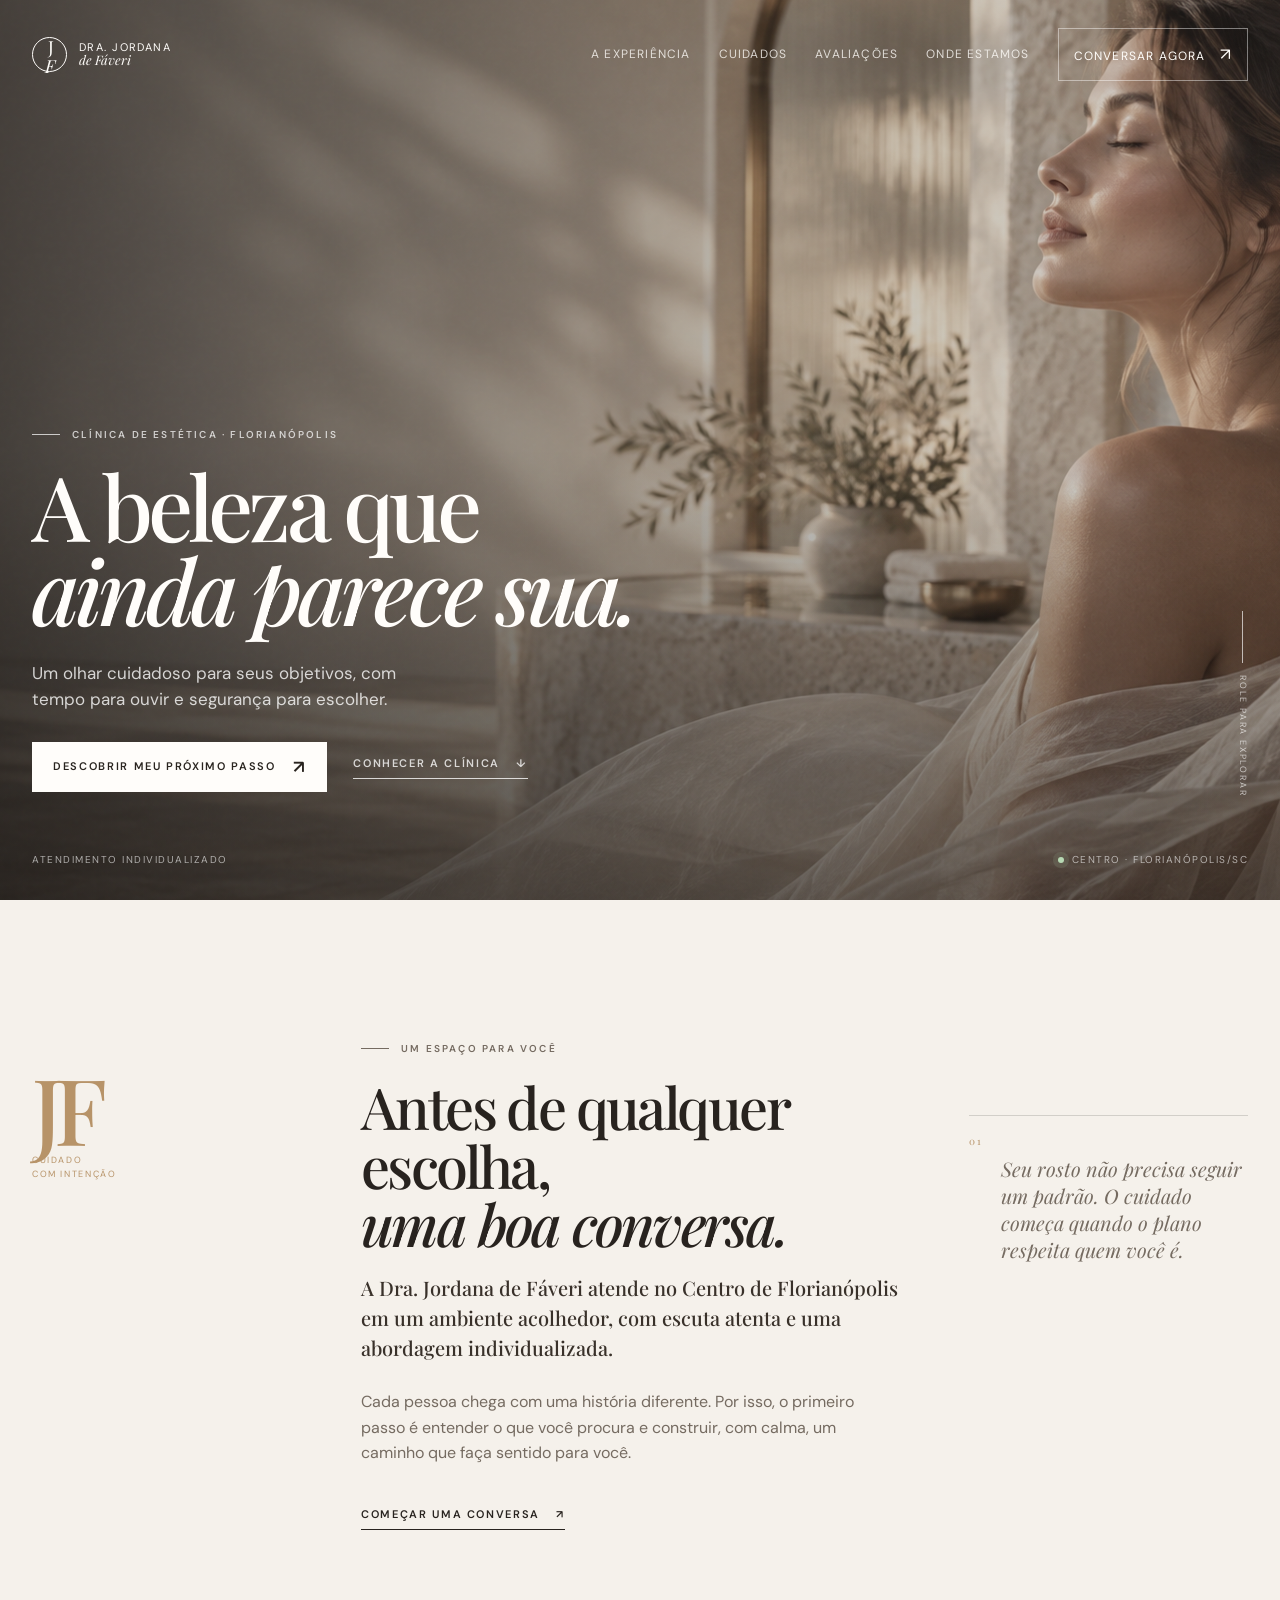
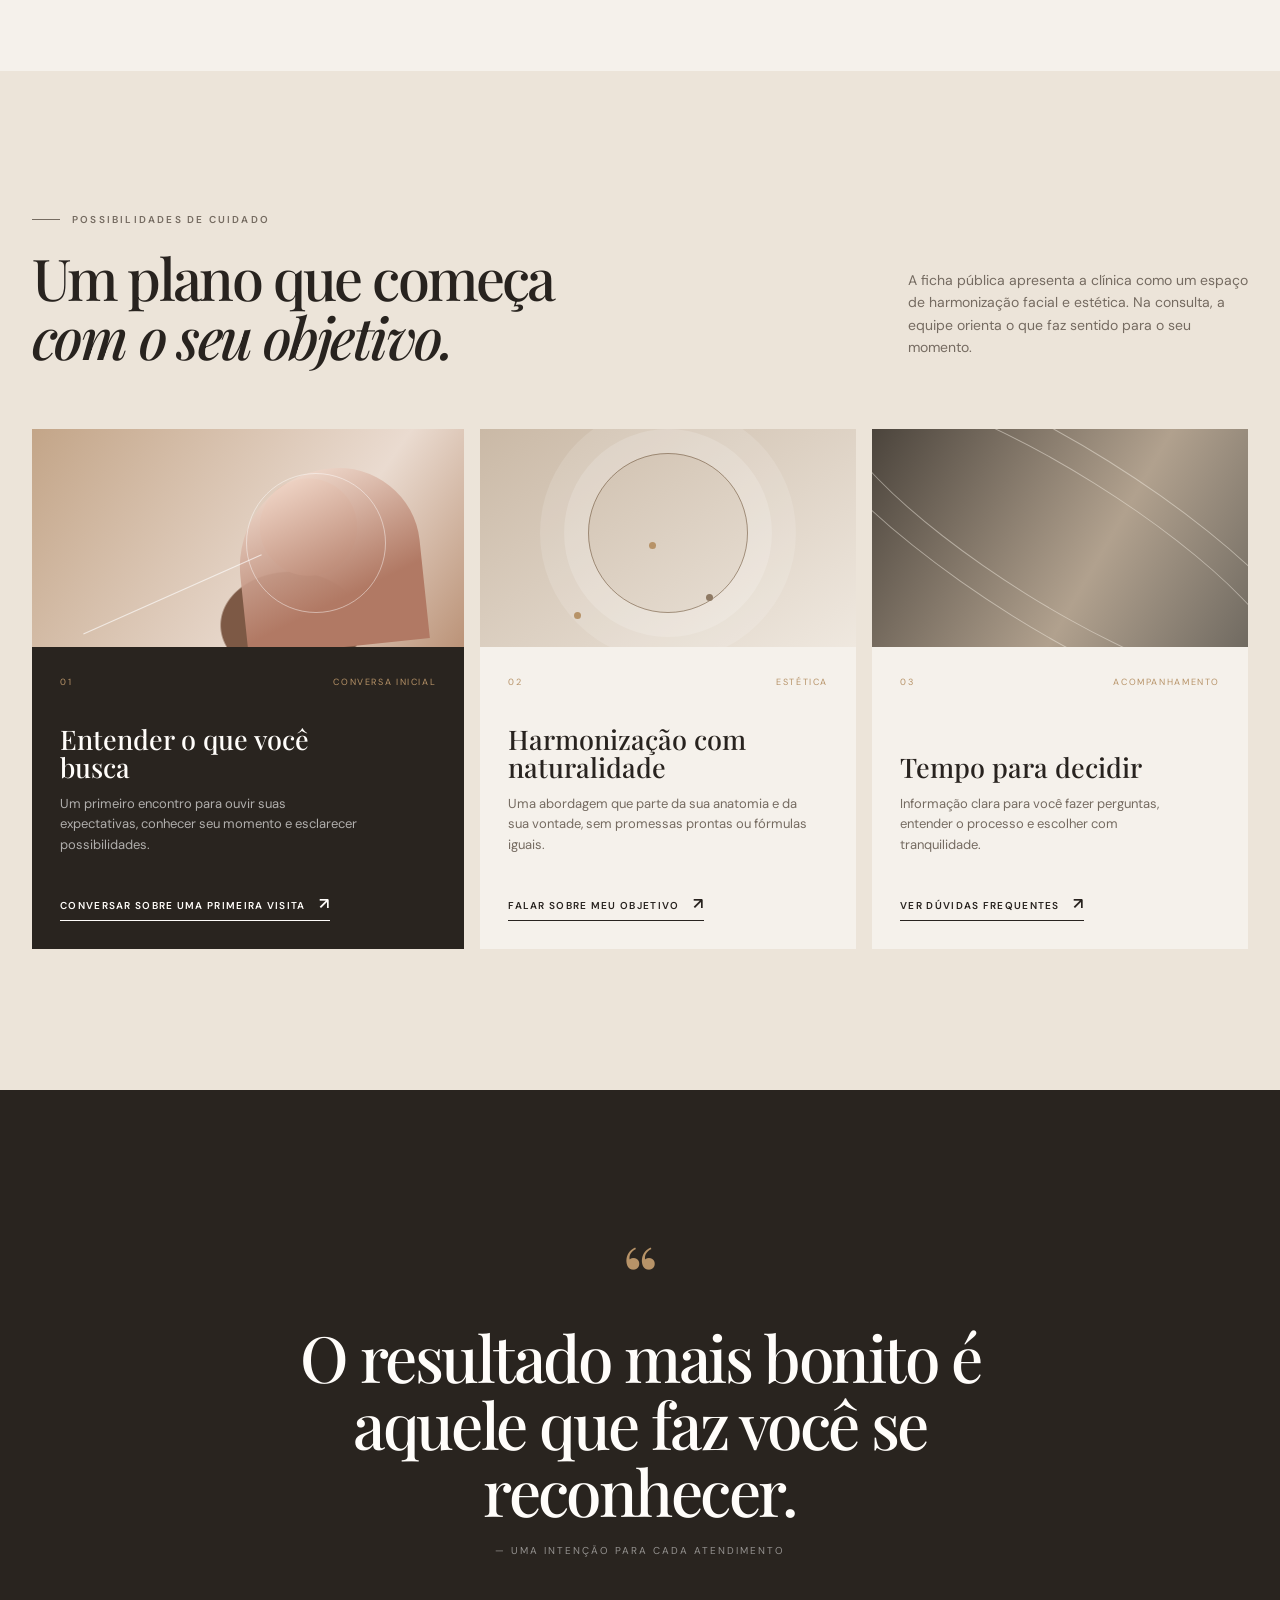
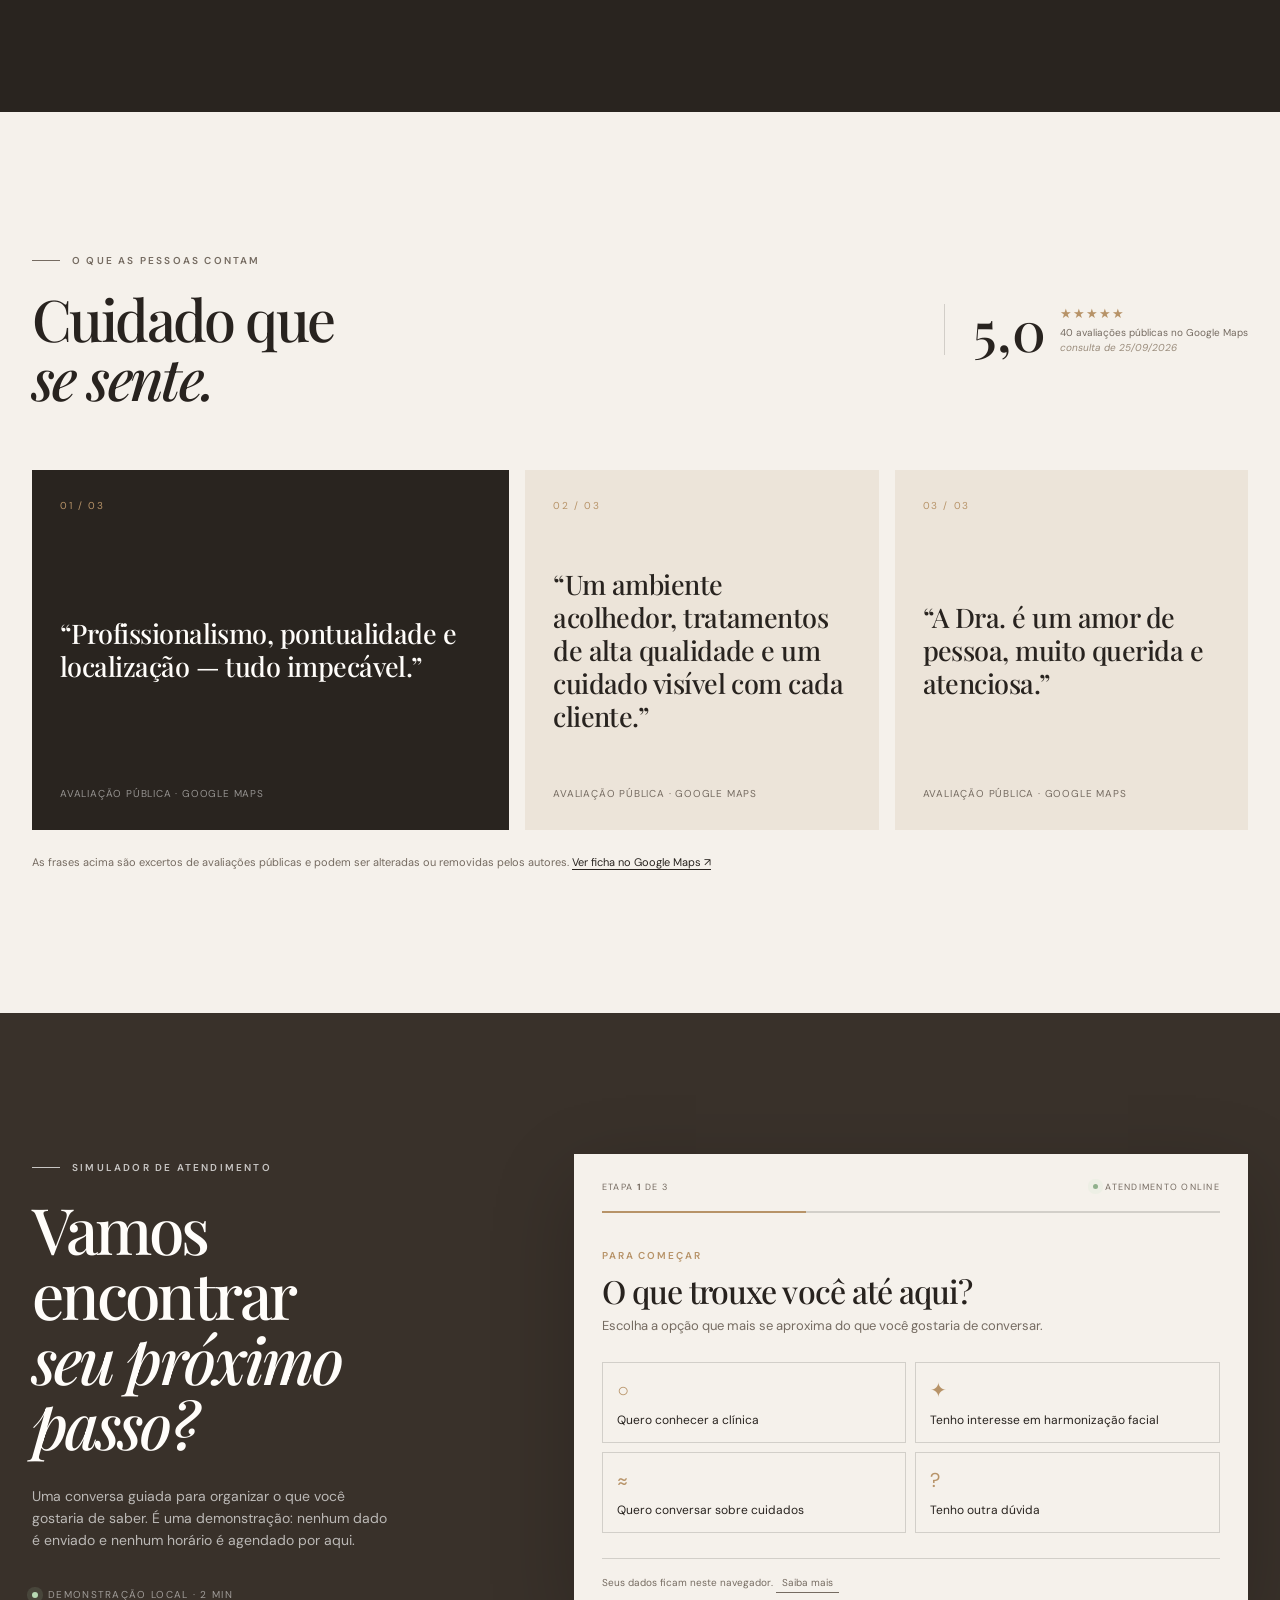
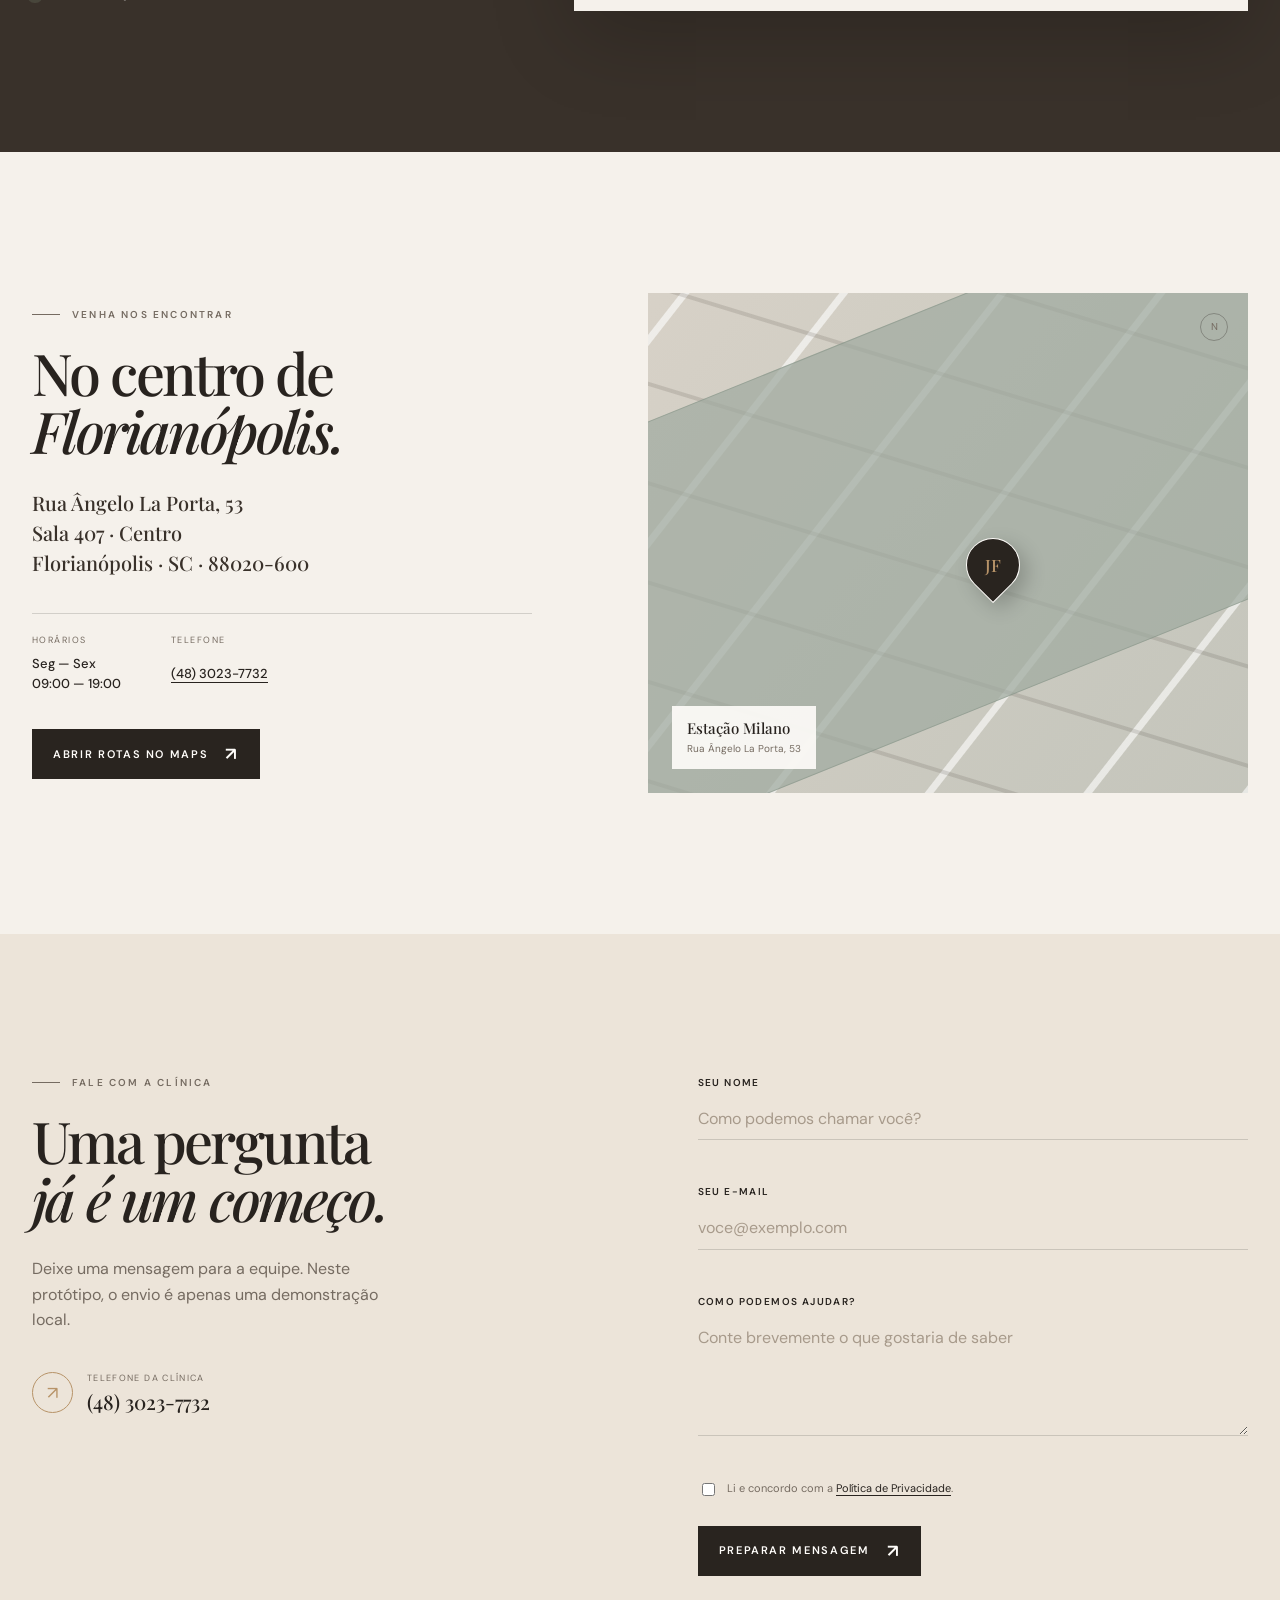
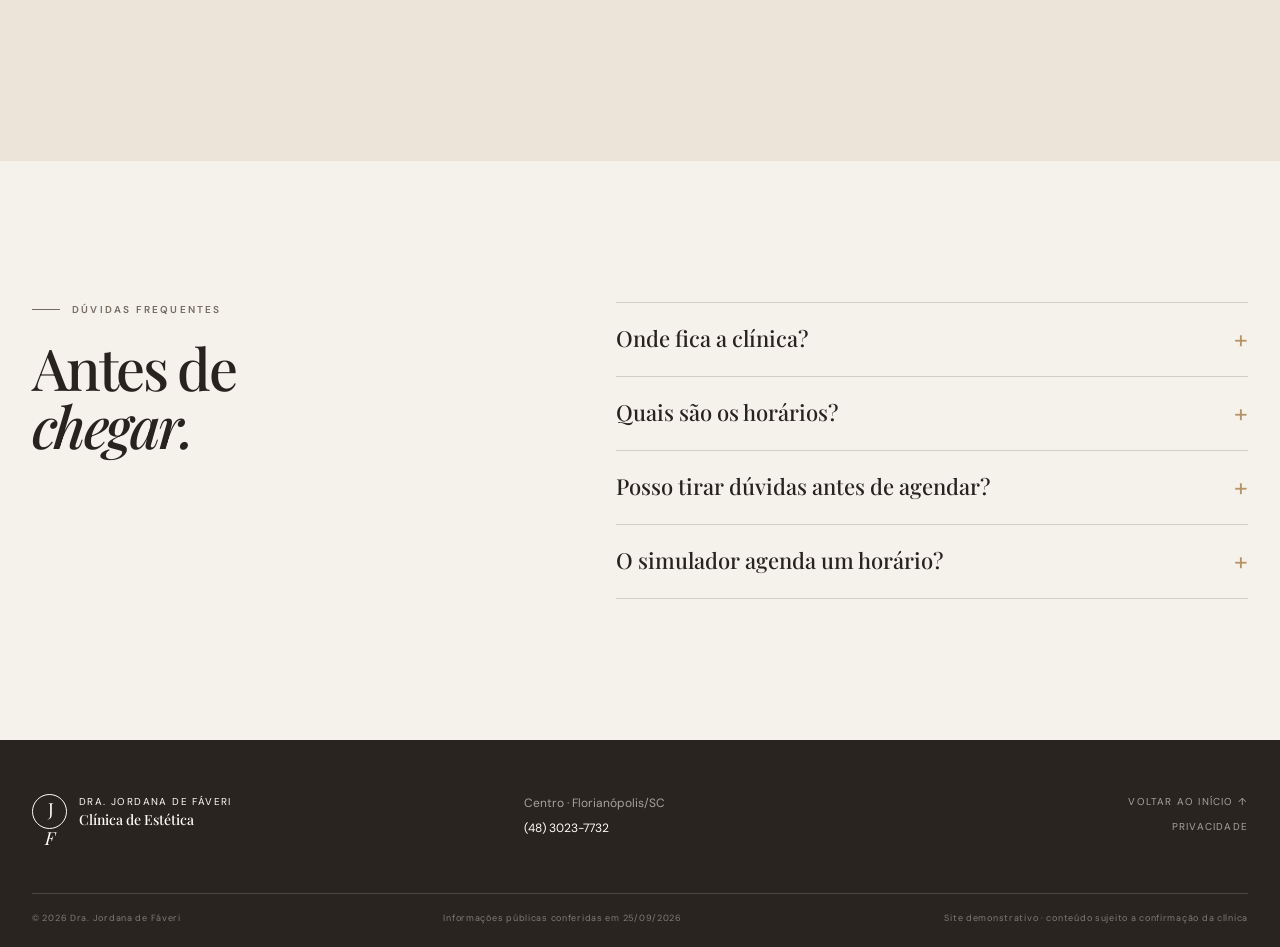
==== index.html @ e37a7c34 "feat: add Jordana de Faveri clinic site" ====
<!doctype html>
<html lang="pt-BR">
  <head>
    <meta charset="utf-8" />
    <meta name="viewport" content="width=device-width, initial-scale=1" />
    <meta name="theme-color" content="#f5f1eb" />
    <meta name="description" content="Dra. Jordana de Fáveri — clínica de estética no Centro de Florianópolis. Um atendimento cuidadoso para conversar sobre seus objetivos de beleza." />
    <link rel="canonical" href="https://example.github.io/jordana-clinica/" />
    <meta property="og:type" content="website" />
    <meta property="og:locale" content="pt_BR" />
    <meta property="og:title" content="Dra. Jordana de Fáveri | Clínica de Estética" />
    <meta property="og:description" content="Cuidado individualizado e uma conversa honesta sobre seus objetivos de beleza, no Centro de Florianópolis." />
    <meta property="og:url" content="https://example.github.io/jordana-clinica/" />
    <meta name="twitter:card" content="summary_large_image" />
    <link rel="icon" href="public/favicon.svg" type="image/svg+xml" />
    <link rel="preconnect" href="https://fonts.googleapis.com" />
    <link rel="preconnect" href="https://fonts.gstatic.com" crossorigin />
    <link href="https://fonts.googleapis.com/css2?family=DM+Sans:wght@400;500;600&family=Playfair+Display:wght@500;600&display=swap" rel="stylesheet" />
    <link rel="stylesheet" href="styles.css" />
    <script type="application/ld+json">
    {
      "@context": "https://schema.org",
      "@type": "BeautySalon",
      "name": "Dra. Jordana de Fáveri - Clínica de Estética",
      "telephone": "+55 48 3023-7732",
      "address": {
        "@type": "PostalAddress",
        "streetAddress": "Rua Ângelo La Porta, 53 - sala 407",
        "addressLocality": "Florianópolis",
        "addressRegion": "SC",
        "postalCode": "88020-600",
        "addressCountry": "BR"
      },
      "openingHours": ["Mo-Fr 09:00-19:00"],
      "url": "https://example.github.io/jordana-clinica/"
    }
    </script>
  </head>
  <body>
    <a class="skip-link" href="#conteudo">Pular para o conteúdo</a>
    <header class="site-header" data-header>
      <a class="brand" href="#inicio" aria-label="Dra. Jordana de Fáveri, início">
        <span class="brand-mark">J<span>F</span></span>
        <span class="brand-name">Dra. Jordana<br /><em>de Fáveri</em></span>
      </a>
      <button class="menu-toggle" type="button" aria-expanded="false" aria-controls="mobile-menu">
        <span></span><span></span><span></span><span class="sr-only">Abrir menu</span>
      </button>
      <nav class="desktop-nav" aria-label="Navegação principal">
        <a href="#experiencia">A experiência</a>
        <a href="#cuidados">Cuidados</a>
        <a href="#avaliacoes">Avaliações</a>
        <a href="#localizacao">Onde estamos</a>
        <a class="nav-cta" href="#simulador">Conversar agora <span aria-hidden="true">↗</span></a>
      </nav>
      <nav class="mobile-menu" id="mobile-menu" aria-label="Navegação móvel" hidden>
        <a href="#experiencia">A experiência</a>
        <a href="#cuidados">Cuidados</a>
        <a href="#avaliacoes">Avaliações</a>
        <a href="#localizacao">Onde estamos</a>
        <a class="nav-cta" href="#simulador">Conversar agora <span aria-hidden="true">↗</span></a>
      </nav>
    </header>

    <main id="conteudo">
      <section class="hero" id="inicio" aria-labelledby="hero-title">
        <div class="hero-media" aria-hidden="true">
          <video autoplay muted loop playsinline preload="metadata" poster="public/hero-poster.png">
            <source src="https://cdn.pixabay.com/video/2020/09/25/50705-462349346_large.mp4" type="video/mp4" />
          </video>
          <div class="hero-vignette"></div>
          <div class="hero-grain"></div>
        </div>
        <div class="hero-content page-wrap">
          <p class="eyebrow light"><span class="eyebrow-line"></span> Clínica de estética · Florianópolis</p>
          <h1 id="hero-title">A beleza que<br /><em>ainda parece sua.</em></h1>
          <p class="hero-lede">Um olhar cuidadoso para seus objetivos, com tempo para ouvir e segurança para escolher.</p>
          <div class="hero-actions">
            <a class="button button-light" href="#simulador">Descobrir meu próximo passo <span aria-hidden="true">↗</span></a>
            <a class="text-link light-link" href="#experiencia">Conhecer a clínica <span aria-hidden="true">↓</span></a>
          </div>
          <div class="hero-foot">
            <span>Atendimento individualizado</span>
            <span class="hero-location"><span class="pulse-dot"></span> Centro · Florianópolis/SC</span>
          </div>
        </div>
        <div class="scroll-cue" aria-hidden="true"><span></span> role para explorar</div>
      </section>

      <section class="intro section-pad" id="experiencia" aria-labelledby="intro-title">
        <div class="page-wrap intro-grid">
          <div class="intro-stamp reveal"><span>JF</span><small>cuidado<br />com intenção</small></div>
          <div class="intro-copy reveal">
            <p class="eyebrow"><span class="eyebrow-line"></span> Um espaço para você</p>
            <h2 id="intro-title">Antes de qualquer escolha,<br /><em>uma boa conversa.</em></h2>
            <p class="lead">A Dra. Jordana de Fáveri atende no Centro de Florianópolis em um ambiente acolhedor, com escuta atenta e uma abordagem individualizada.</p>
            <p class="body-copy">Cada pessoa chega com uma história diferente. Por isso, o primeiro passo é entender o que você procura e construir, com calma, um caminho que faça sentido para você.</p>
            <a class="text-link dark-link" href="#simulador">Começar uma conversa <span aria-hidden="true">↗</span></a>
          </div>
          <div class="intro-note reveal"><span class="note-number">01</span><p>Seu rosto não precisa seguir um padrão. O cuidado começa quando o plano respeita quem você é.</p></div>
        </div>
      </section>

      <section class="services section-pad" id="cuidados" aria-labelledby="services-title">
        <div class="page-wrap">
          <div class="section-head reveal">
            <div><p class="eyebrow"><span class="eyebrow-line"></span> Possibilidades de cuidado</p><h2 id="services-title">Um plano que começa<br /><em>com o seu objetivo.</em></h2></div>
            <p class="section-intro">A ficha pública apresenta a clínica como um espaço de harmonização facial e estética. Na consulta, a equipe orienta o que faz sentido para o seu momento.</p>
          </div>
          <div class="service-grid">
            <article class="service-card service-card-featured reveal">
              <div class="service-art art-profile"><span class="art-orb"></span><span class="art-line"></span></div>
              <div class="service-meta"><span>01</span><span>conversa inicial</span></div>
              <h3>Entender o que você busca</h3>
              <p>Um primeiro encontro para ouvir suas expectativas, conhecer seu momento e esclarecer possibilidades.</p>
              <a href="#simulador" aria-label="Conversar sobre uma primeira visita">Conversar sobre uma primeira visita <span aria-hidden="true">↗</span></a>
            </article>
            <article class="service-card reveal">
              <div class="service-art art-light"><span class="art-ring"></span><span class="art-dot"></span></div>
              <div class="service-meta"><span>02</span><span>estética</span></div>
              <h3>Harmonização com naturalidade</h3>
              <p>Uma abordagem que parte da sua anatomia e da sua vontade, sem promessas prontas ou fórmulas iguais.</p>
              <a href="#simulador" aria-label="Falar sobre meu objetivo">Falar sobre meu objetivo <span aria-hidden="true">↗</span></a>
            </article>
            <article class="service-card reveal">
              <div class="service-art art-texture"><span class="art-wave"></span><span class="art-wave second"></span></div>
              <div class="service-meta"><span>03</span><span>acompanhamento</span></div>
              <h3>Tempo para decidir</h3>
              <p>Informação clara para você fazer perguntas, entender o processo e escolher com tranquilidade.</p>
              <a href="#faq" aria-label="Ver dúvidas frequentes">Ver dúvidas frequentes <span aria-hidden="true">↗</span></a>
            </article>
          </div>
        </div>
      </section>

      <section class="quote-band" aria-label="Mensagem da clínica">
        <div class="quote-mark">“</div>
        <blockquote>O resultado mais bonito é aquele que faz você se reconhecer.</blockquote>
        <p>— uma intenção para cada atendimento</p>
      </section>

      <section class="reviews section-pad" id="avaliacoes" aria-labelledby="reviews-title">
        <div class="page-wrap">
          <div class="section-head reviews-head reveal">
            <div><p class="eyebrow"><span class="eyebrow-line"></span> O que as pessoas contam</p><h2 id="reviews-title">Cuidado que<br /><em>se sente.</em></h2></div>
            <div class="rating-card"><strong>5,0</strong><span class="stars" aria-label="5 de 5 estrelas">★★★★★</span><small>40 avaliações públicas no Google Maps<br /><em>consulta de 25/09/2026</em></small></div>
          </div>
          <div class="review-grid">
            <figure class="review-card review-large reveal"><span class="review-index">01 / 03</span><blockquote>“Profissionalismo, pontualidade e localização — tudo impecável.”</blockquote><figcaption>Avaliação pública · Google Maps</figcaption></figure>
            <figure class="review-card reveal"><span class="review-index">02 / 03</span><blockquote>“Um ambiente acolhedor, tratamentos de alta qualidade e um cuidado visível com cada cliente.”</blockquote><figcaption>Avaliação pública · Google Maps</figcaption></figure>
            <figure class="review-card reveal"><span class="review-index">03 / 03</span><blockquote>“A Dra. é um amor de pessoa, muito querida e atenciosa.”</blockquote><figcaption>Avaliação pública · Google Maps</figcaption></figure>
          </div>
          <p class="source-note">As frases acima são excertos de avaliações públicas e podem ser alteradas ou removidas pelos autores. <a href="https://www.google.com/maps/place/?q=place_id:ChIJu_QSjX85J5URnbfoq3Bp0Ls" target="_blank" rel="noopener">Ver ficha no Google Maps ↗</a></p>
        </div>
      </section>

      <section class="simulator-section section-pad" id="simulador" aria-labelledby="sim-title">
        <div class="page-wrap simulator-wrap">
          <div class="simulator-intro reveal">
            <p class="eyebrow light"><span class="eyebrow-line"></span> Simulador de atendimento</p>
            <h2 id="sim-title">Vamos encontrar<br /><em>seu próximo passo?</em></h2>
            <p>Uma conversa guiada para organizar o que você gostaria de saber. É uma demonstração: nenhum dado é enviado e nenhum horário é agendado por aqui.</p>
            <span class="simulator-badge"><span class="pulse-dot"></span> demonstração local · 2 min</span>
          </div>
          <div class="simulator-card reveal" data-simulator>
            <div class="simulator-top"><span class="sim-step-label">Etapa <strong data-step-number>1</strong> de 3</span><span class="sim-status"><span class="status-dot"></span> atendimento online</span></div>
            <div class="sim-progress"><span data-progress></span></div>
            <div class="sim-panel" data-panel="1">
              <p class="sim-kicker">Para começar</p><h3>O que trouxe você até aqui?</h3><p class="sim-helper">Escolha a opção que mais se aproxima do que você gostaria de conversar.</p>
              <div class="choice-grid">
                <button class="choice" type="button" data-choice="Conhecer a clínica"><span class="choice-icon">○</span>Quero conhecer a clínica</button>
                <button class="choice" type="button" data-choice="Harmonização facial"><span class="choice-icon">✦</span>Tenho interesse em harmonização facial</button>
                <button class="choice" type="button" data-choice="Cuidado da pele"><span class="choice-icon">≈</span>Quero conversar sobre cuidados</button>
                <button class="choice" type="button" data-choice="Outra dúvida"><span class="choice-icon">?</span>Tenho outra dúvida</button>
              </div>
            </div>
            <div class="sim-panel" data-panel="2" hidden>
              <button class="back-step" type="button" data-back>← voltar</button><p class="sim-kicker">Só mais uma coisa</p><h3>É a sua primeira visita?</h3><p class="sim-helper">Assim organizamos uma conversa mais útil para você.</p>
              <div class="choice-stack"><button class="choice choice-wide" type="button" data-choice="Primeira visita"><span>01</span>Sim, seria minha primeira visita <b>↗</b></button><button class="choice choice-wide" type="button" data-choice="Já sou paciente"><span>02</span>Já conheço o trabalho da Dra. Jordana <b>↗</b></button></div>
            </div>
            <div class="sim-panel" data-panel="3" hidden>
              <button class="back-step" type="button" data-back>← voltar</button><p class="sim-kicker">Última pergunta</p><h3>Quando seria melhor conversar?</h3><p class="sim-helper">Isso é apenas uma preferência. A equipe confirma disponibilidade depois.</p>
              <div class="choice-stack"><button class="choice choice-wide" type="button" data-choice="Manhã"><span>09—12</span>Durante a manhã <b>↗</b></button><button class="choice choice-wide" type="button" data-choice="Tarde"><span>13—19</span>Durante a tarde <b>↗</b></button><button class="choice choice-wide" type="button" data-choice="Ainda não sei"><span>??</span>Ainda não sei <b>↗</b></button></div>
            </div>
            <div class="sim-panel sim-result" data-panel="result" hidden>
              <span class="result-icon">✦</span><p class="sim-kicker">Pronto para a próxima conversa</p><h3>Organizamos um ponto de partida.</h3><p class="sim-helper">Este é um resumo local, sem envio automático:</p><div class="summary-box" data-summary></div><a class="button button-dark" href="#contato" data-summary-cta>Continuar para contato <span aria-hidden="true">↗</span></a><button class="restart" type="button" data-restart>Refazer respostas</button>
            </div>
            <div class="simulator-privacy">Seus dados ficam neste navegador. <button type="button" data-privacy-open>Saiba mais</button></div>
          </div>
        </div>
      </section>

      <section class="location section-pad" id="localizacao" aria-labelledby="location-title">
        <div class="page-wrap location-grid">
          <div class="location-copy reveal"><p class="eyebrow"><span class="eyebrow-line"></span> Venha nos encontrar</p><h2 id="location-title">No centro de<br /><em>Florianópolis.</em></h2><p class="lead">Rua Ângelo La Porta, 53<br />Sala 407 · Centro<br />Florianópolis · SC · 88020-600</p><div class="location-details"><div><span>Horários</span><strong>Seg — Sex<br />09:00 — 19:00</strong></div><div><span>Telefone</span><strong><a href="tel:+554830237732">(48) 3023-7732</a></strong></div></div><a class="button button-dark" href="https://www.google.com/maps/dir/?api=1&destination=Rua+Ângelo+La+Porta,+53,+Florianópolis,+SC" target="_blank" rel="noopener">Abrir rotas no Maps <span aria-hidden="true">↗</span></a></div>
          <div class="map-card reveal"><div class="map-grid"></div><div class="map-pin" aria-hidden="true"><span>JF</span></div><div class="map-label"><strong>Estação Milano</strong><span>Rua Ângelo La Porta, 53</span></div><div class="map-compass">N</div></div>
        </div>
      </section>

      <section class="contact section-pad" id="contato" aria-labelledby="contact-title">
        <div class="page-wrap contact-grid"><div class="contact-copy reveal"><p class="eyebrow"><span class="eyebrow-line"></span> Fale com a clínica</p><h2 id="contact-title">Uma pergunta<br /><em>já é um começo.</em></h2><p>Deixe uma mensagem para a equipe. Neste protótipo, o envio é apenas uma demonstração local.</p><a class="contact-phone" href="tel:+554830237732"><span class="phone-icon">↗</span><span><small>Telefone da clínica</small><strong>(48) 3023-7732</strong></span></a></div>
          <form class="contact-form reveal" id="contact-form" novalidate><div class="form-field"><label for="name">Seu nome</label><input id="name" name="name" autocomplete="name" required placeholder="Como podemos chamar você?" /><span class="field-error" data-error-for="name"></span></div><div class="form-field"><label for="email">Seu e-mail</label><input id="email" name="email" type="email" autocomplete="email" required placeholder="voce@exemplo.com" /><span class="field-error" data-error-for="email"></span></div><div class="form-field"><label for="message">Como podemos ajudar?</label><textarea id="message" name="message" rows="4" required placeholder="Conte brevemente o que gostaria de saber"></textarea><span class="field-error" data-error-for="message"></span></div><label class="consent"><input type="checkbox" id="consent" required /><span>Li e concordo com a <a href="privacy.html">Política de Privacidade</a>.</span></label><button class="button button-dark" type="submit">Preparar mensagem <span aria-hidden="true">↗</span></button><p class="form-status" role="status" aria-live="polite"></p></form>
        </div>
      </section>

      <section class="faq section-pad" id="faq" aria-labelledby="faq-title"><div class="page-wrap faq-wrap"><div><p class="eyebrow"><span class="eyebrow-line"></span> Dúvidas frequentes</p><h2 id="faq-title">Antes de<br /><em>chegar.</em></h2></div><div class="faq-list"><details><summary>Onde fica a clínica?<span>+</span></summary><p>A clínica fica na Rua Ângelo La Porta, 53, sala 407, no Centro de Florianópolis, dentro da Estação Milano.</p></details><details><summary>Quais são os horários?<span>+</span></summary><p>O horário público informado é de segunda a sexta, das 09:00 às 19:00. Sábados e domingos: fechado.</p></details><details><summary>Posso tirar dúvidas antes de agendar?<span>+</span></summary><p>Sim. O primeiro passo é uma conversa para entender seu objetivo e esclarecer possibilidades. A confirmação de disponibilidade acontece diretamente com a equipe.</p></details><details><summary>O simulador agenda um horário?<span>+</span></summary><p>Não. Ele organiza uma preferência localmente, sem enviar dados nem criar agendamento.</p></details></div></div></section>
    </main>

    <footer class="site-footer"><div class="page-wrap footer-main"><div class="footer-brand"><span class="brand-mark">J<span>F</span></span><p>Dra. Jordana de Fáveri<br /><em>Clínica de Estética</em></p></div><div class="footer-contact"><span>Centro · Florianópolis/SC</span><a href="tel:+554830237732">(48) 3023-7732</a></div><div class="footer-links"><a href="#inicio">Voltar ao início ↑</a><a href="privacy.html">Privacidade</a></div></div><div class="page-wrap footer-bottom"><span>© 2026 Dra. Jordana de Fáveri</span><span>Informações públicas conferidas em 25/09/2026</span><span>Site demonstrativo · conteúdo sujeito a confirmação da clínica</span></div></footer>
    <a class="mobile-cta" href="#simulador">Conversar agora <span aria-hidden="true">↗</span></a>

    <dialog class="privacy-dialog" id="privacy" data-privacy-dialog aria-labelledby="privacy-dialog-title"><div class="dialog-head"><span class="brand-mark">J<span>F</span></span><button type="button" data-privacy-close aria-label="Fechar">×</button></div><h2 id="privacy-dialog-title">Privacidade no protótipo</h2><p>Esta demonstração não envia formulários, não cria agendamentos e não coleta dados em servidor. As respostas do simulador vivem somente nesta sessão do navegador.</p><a href="privacy.html">Ler a política completa ↗</a></dialog>
    <script src="script.js" defer></script>
  </body>
</html>
---- styles.css ----
:root{--paper:#f5f1eb;--cream:#ece4d9;--ink:#28231f;--muted:#756b61;--line:rgba(40,35,31,.17);--dark:#29241f;--dark-2:#39312a;--gold:#b79368;--white:#fffdfa;--serif:"Playfair Display",Georgia,serif;--sans:"DM Sans",Arial,sans-serif;--wrap:1240px;--shadow:0 22px 70px rgba(42,34,27,.12)}
*{box-sizing:border-box}html{scroll-behavior:smooth}body{margin:0;background:var(--paper);color:var(--ink);font-family:var(--sans);font-size:16px;line-height:1.6}a{color:inherit;text-decoration:none}button,input,textarea{font:inherit}button{cursor:pointer}::selection{background:var(--gold);color:var(--white)}.page-wrap{width:min(calc(100% - 64px),var(--wrap));margin-inline:auto}.sr-only{position:absolute;width:1px;height:1px;overflow:hidden;clip:rect(0 0 0 0);white-space:nowrap}.skip-link{position:fixed;top:12px;left:12px;background:var(--dark);color:#fff;padding:10px 16px;z-index:100;transform:translateY(-150%);transition:transform .2s}.skip-link:focus{transform:translateY(0)}:focus-visible{outline:2px solid var(--gold);outline-offset:4px}
.site-header{position:absolute;top:0;left:0;right:0;z-index:10;display:flex;align-items:center;justify-content:space-between;padding:28px max(32px,calc((100vw - var(--wrap))/2));color:var(--white)}.brand{display:flex;align-items:center;gap:12px;line-height:1.05}.brand-mark{width:35px;height:35px;border:1px solid currentColor;border-radius:50%;display:grid;place-items:center;font-family:var(--serif);font-size:18px;letter-spacing:-3px}.brand-mark span{font-style:italic;margin-left:-3px}.brand-name{font-size:11px;letter-spacing:.13em;text-transform:uppercase}.brand-name em{font-family:var(--serif);font-size:13px;letter-spacing:0;text-transform:none}.desktop-nav{display:flex;align-items:center;gap:28px;font-size:12px;letter-spacing:.1em;text-transform:uppercase}.desktop-nav a{opacity:.78;transition:opacity .25s}.desktop-nav a:hover{opacity:1}.desktop-nav .nav-cta{opacity:1;border:1px solid rgba(255,255,255,.44);padding:12px 15px}.nav-cta span{font-size:17px;margin-left:10px}.menu-toggle,.mobile-menu{display:none}
.hero{position:relative;min-height:760px;height:100svh;max-height:980px;display:flex;align-items:flex-end;overflow:hidden;color:var(--white);background:#3b3229}.hero-media,.hero-media video,.hero-vignette,.hero-grain{position:absolute;inset:0;width:100%;height:100%}.hero-media video{object-fit:cover;filter:saturate(.73) contrast(.9);transform:scale(1.04)}.hero-vignette{background:linear-gradient(90deg,rgba(18,14,11,.72) 0%,rgba(18,14,11,.18) 65%,rgba(18,14,11,.12) 100%),linear-gradient(0deg,rgba(18,14,11,.5),transparent 50%)}.hero-grain{opacity:.1;background-image:url("data:image/svg+xml,%3Csvg viewBox='0 0 180 180' xmlns='http://www.w3.org/2000/svg'%3E%3Cfilter id='n'%3E%3CfeTurbulence type='fractalNoise' baseFrequency='.8' numOctaves='3' stitchTiles='stitch'/%3E%3C/filter%3E%3Crect width='100%25' height='100%25' filter='url(%23n)' opacity='.28'/%3E%3C/svg%3E");mix-blend-mode:soft-light}.hero-content{position:relative;padding-bottom:clamp(90px,12vh,150px)}.eyebrow{margin:0 0 20px;display:flex;align-items:center;gap:12px;color:var(--muted);font-size:10px;font-weight:600;letter-spacing:.22em;text-transform:uppercase}.eyebrow.light{color:rgba(255,255,255,.72)}.eyebrow-line{display:inline-block;width:28px;height:1px;background:currentColor}.hero h1{max-width:750px;margin:0;font:500 clamp(54px,7vw,108px)/.94 var(--serif);letter-spacing:-.055em}.hero h1 em,h1 em,h2 em{font-style:italic;font-weight:500}.hero-lede{max-width:410px;margin:30px 0 30px;color:rgba(255,255,255,.79);font-size:17px;line-height:1.5}.hero-actions{display:flex;align-items:center;gap:26px}.button{display:inline-flex;align-items:center;justify-content:center;gap:17px;min-height:50px;padding:13px 20px;border:1px solid transparent;font-size:11px;font-weight:600;letter-spacing:.15em;text-transform:uppercase;transition:transform .25s,background .25s,border .25s}.button:hover{transform:translateY(-2px)}.button span{font-size:18px;line-height:0}.button-light{background:var(--white);color:var(--dark)}.button-dark{background:var(--dark);color:var(--white)}.text-link{display:inline-flex;align-items:center;gap:16px;border-bottom:1px solid currentColor;padding-bottom:6px;font-size:11px;font-weight:600;letter-spacing:.15em;text-transform:uppercase}.light-link{color:rgba(255,255,255,.78)}.dark-link{color:var(--ink)}.hero-foot{position:absolute;bottom:32px;left:0;right:0;display:flex;justify-content:space-between;color:rgba(255,255,255,.61);font-size:10px;letter-spacing:.15em;text-transform:uppercase}.hero-location{display:flex;align-items:center;gap:8px}.pulse-dot,.status-dot{display:inline-block;width:6px;height:6px;border-radius:50%;background:#b7d9b4;box-shadow:0 0 0 5px rgba(183,217,180,.12)}.scroll-cue{position:absolute;right:30px;bottom:104px;display:flex;align-items:center;gap:12px;color:rgba(255,255,255,.65);font-size:9px;letter-spacing:.2em;text-transform:uppercase;writing-mode:vertical-rl}.scroll-cue span{width:1px;height:52px;background:currentColor}
.section-pad{padding:clamp(88px,11vw,160px) 0}.intro{background:var(--paper)}.intro-grid{display:grid;grid-template-columns:1fr minmax(420px,2fr) 1fr;gap:50px;align-items:start}.intro-stamp{padding-top:30px;color:var(--gold);display:flex;flex-direction:column;align-items:flex-start;gap:10px}.intro-stamp span{font:500 92px/.8 var(--serif);letter-spacing:-.1em}.intro-stamp small{font-size:9px;line-height:1.5;letter-spacing:.18em;text-transform:uppercase}.intro-copy h2,.section-head h2,.location-copy h2,.contact-copy h2,.faq h2,.simulator-intro h2{margin:0;font:500 clamp(38px,4.5vw,66px)/1.02 var(--serif);letter-spacing:-.045em}.lead{font:500 20px/1.5 var(--serif);max-width:590px;color:var(--dark-2)}.body-copy{max-width:510px;margin:26px 0 34px;color:var(--muted)}.intro-note{border-top:1px solid var(--line);margin-top:74px;padding-top:19px;display:flex;gap:18px;color:var(--muted);font:italic 20px/1.35 var(--serif)}.note-number{font:var(--sans);font-size:10px;letter-spacing:.18em;color:var(--gold);font-style:normal}
.services{background:var(--cream)}.section-head{display:flex;justify-content:space-between;align-items:end;gap:60px;margin-bottom:64px}.section-intro{max-width:340px;margin:0 0 7px;color:var(--muted);font-size:14px}.service-grid{display:grid;grid-template-columns:1.15fr 1fr 1fr;gap:16px}.service-card{position:relative;min-height:510px;padding:28px;background:var(--paper);display:flex;flex-direction:column;transition:transform .35s,box-shadow .35s}.service-card:hover{transform:translateY(-8px);box-shadow:var(--shadow)}.service-card-featured{background:var(--dark);color:var(--white)}.service-art{height:218px;margin:-28px -28px 28px;position:relative;overflow:hidden;background:#ded2c4}.art-profile{background:radial-gradient(circle at 64% 45%,#e8bda5 0 16%,transparent 16.3%),radial-gradient(ellipse at 60% 90%,#7d5945 0 19%,transparent 19.5%),linear-gradient(125deg,#c3a588,#eadbd0 65%,#bb9378)}.art-profile:before{content:"";position:absolute;inset:18% 10% 0 48%;border-radius:55% 45% 0 0;background:linear-gradient(160deg,rgba(255,239,228,.8),#b17964 68%);transform:rotate(-6deg)}.art-orb{position:absolute;width:140px;height:140px;border:1px solid rgba(255,255,255,.45);border-radius:50%;right:18%;top:20%;z-index:1}.art-line{position:absolute;left:10%;bottom:24%;width:45%;height:1px;background:rgba(255,255,255,.65);transform:rotate(-24deg)}.art-light{background:linear-gradient(145deg,#cab9a6,#efe8df)}.art-ring{position:absolute;width:160px;height:160px;top:24px;left:50%;transform:translateX(-50%);border:1px solid rgba(108,82,58,.55);border-radius:50%;box-shadow:0 0 0 24px rgba(255,255,255,.16),0 0 0 48px rgba(255,255,255,.13)}.art-dot{position:absolute;bottom:28px;left:25%;width:7px;height:7px;background:var(--gold);border-radius:50%;box-shadow:75px -70px 0 var(--gold),132px -18px 0 #8e7963}.art-texture{background:linear-gradient(120deg,#4b443c,#b1a18e 60%,#706a61)}.art-wave{position:absolute;inset:20% -20%;border:1px solid rgba(244,238,227,.47);border-radius:50%;transform:rotate(32deg)}.art-wave.second{inset:8% -35%;transform:rotate(32deg)}.service-meta{display:flex;justify-content:space-between;margin-bottom:auto;color:var(--gold);font-size:9px;letter-spacing:.18em;text-transform:uppercase}.service-card h3{max-width:275px;margin:35px 0 12px;font:500 27px/1.05 var(--serif)}.service-card p{max-width:300px;min-height:73px;margin:0 0 24px;color:var(--muted);font-size:13px}.service-card-featured p{color:rgba(255,255,255,.63)}.service-card a{align-self:flex-start;border-bottom:1px solid currentColor;padding-bottom:4px;font-size:10px;font-weight:600;letter-spacing:.13em;text-transform:uppercase}.service-card a span{margin-left:10px;font-size:16px}
.quote-band{padding:clamp(90px,12vw,180px) 24px;background:var(--dark);color:var(--white);text-align:center}.quote-mark{color:var(--gold);font:500 85px/.7 var(--serif)}.quote-band blockquote{max-width:800px;margin:20px auto 18px;font:500 clamp(30px,5vw,66px)/1.05 var(--serif);letter-spacing:-.04em}.quote-band p{margin:0;color:rgba(255,255,255,.5);font-size:10px;letter-spacing:.2em;text-transform:uppercase}
.reviews{background:var(--paper)}.reviews-head{align-items:center}.rating-card{display:grid;grid-template-columns:auto 1fr;column-gap:14px;align-items:center;border-left:1px solid var(--line);padding-left:28px}.rating-card strong{grid-row:span 2;font:500 55px/.9 var(--serif)}.stars{color:var(--gold);font-size:13px;letter-spacing:.08em}.rating-card small{color:var(--muted);font-size:10px;line-height:1.5}.rating-card em{color:#9a8c7c}.review-grid{display:grid;grid-template-columns:1.35fr 1fr 1fr;gap:16px}.review-card{min-height:275px;margin:0;padding:28px;background:var(--cream);display:flex;flex-direction:column}.review-large{min-height:360px;background:var(--dark);color:var(--white)}.review-index{color:var(--gold);font-size:10px;letter-spacing:.16em}.review-card blockquote{margin:auto 0;font:500 27px/1.22 var(--serif);letter-spacing:-.02em}.review-card figcaption{color:var(--muted);font-size:10px;letter-spacing:.08em;text-transform:uppercase}.review-large figcaption{color:rgba(255,255,255,.5)}.source-note{margin:24px 0 0;color:var(--muted);font-size:11px}.source-note a{color:var(--ink);border-bottom:1px solid currentColor}
.simulator-section{background:var(--dark-2);color:var(--white)}.simulator-wrap{display:grid;grid-template-columns:minmax(250px,.75fr) minmax(440px,1.15fr);gap:clamp(40px,8vw,130px);align-items:center}.simulator-intro h2{font-size:clamp(42px,5vw,70px)}.simulator-intro>p:not(.eyebrow){max-width:360px;margin:28px 0;color:rgba(255,255,255,.66);font-size:14px}.simulator-badge{display:inline-flex;align-items:center;gap:10px;color:rgba(255,255,255,.52);font-size:10px;letter-spacing:.13em;text-transform:uppercase}.simulator-card{background:var(--paper);color:var(--ink);padding:26px 28px 18px;box-shadow:0 25px 80px rgba(0,0,0,.2)}.simulator-top{display:flex;justify-content:space-between;color:var(--muted);font-size:9px;letter-spacing:.14em;text-transform:uppercase}.sim-status{display:flex;align-items:center;gap:7px}.status-dot{width:5px;height:5px;background:#8fb08c}.sim-progress{height:2px;margin:17px 0 35px;background:var(--line)}.sim-progress span{display:block;height:100%;width:33%;background:var(--gold);transition:width .35s}.sim-panel h3{max-width:430px;margin:0 0 8px;font:500 32px/1.1 var(--serif);letter-spacing:-.03em}.sim-kicker{margin:0 0 9px;color:var(--gold);font-size:10px;font-weight:600;letter-spacing:.19em;text-transform:uppercase}.sim-helper{margin:0 0 25px;color:var(--muted);font-size:13px}.choice-grid{display:grid;grid-template-columns:1fr 1fr;gap:9px}.choice{min-height:77px;padding:14px;text-align:left;border:1px solid var(--line);background:transparent;color:var(--ink);font-size:12px;line-height:1.35;transition:background .2s,border .2s,transform .2s}.choice:hover{border-color:var(--gold);background:rgba(183,147,104,.08);transform:translateY(-2px)}.choice-icon{display:block;margin-bottom:8px;color:var(--gold);font-size:20px}.choice-stack{display:grid;gap:9px}.choice-wide{display:flex;align-items:center;gap:15px;min-height:57px}.choice-wide>span{min-width:54px;color:var(--gold);font-size:10px;letter-spacing:.1em}.choice-wide b{margin-left:auto;color:var(--gold);font-size:17px;font-weight:400}.back-step{margin:0 0 25px;border:0;background:transparent;color:var(--muted);font-size:10px;letter-spacing:.13em;text-transform:uppercase}.sim-result{text-align:left}.result-icon{display:grid;place-items:center;width:45px;height:45px;margin-bottom:25px;border:1px solid var(--gold);border-radius:50%;color:var(--gold);font-size:20px}.summary-box{margin:20px 0;background:var(--cream);padding:14px;font-size:12px;line-height:1.75}.summary-box strong{display:block;color:var(--gold);font-size:9px;letter-spacing:.12em;text-transform:uppercase}.restart{display:block;margin-top:20px;border:0;border-bottom:1px solid var(--line);background:transparent;padding:0 0 3px;color:var(--muted);font-size:10px;letter-spacing:.12em;text-transform:uppercase}.simulator-privacy{margin-top:25px;padding-top:15px;border-top:1px solid var(--line);color:var(--muted);font-size:10px}.simulator-privacy button{border:0;border-bottom:1px solid currentColor;background:transparent;color:inherit;font-size:inherit}
.location{background:var(--paper)}.location-grid{display:grid;grid-template-columns:1fr 1.2fr;gap:clamp(50px,9vw,140px);align-items:center}.location-copy .lead{margin:28px 0}.location-details{display:flex;gap:50px;margin:35px 0 36px;border-top:1px solid var(--line);padding-top:19px}.location-details div{display:grid;gap:7px}.location-details span{color:var(--muted);font-size:9px;letter-spacing:.16em;text-transform:uppercase}.location-details strong{font-size:13px;font-weight:500;line-height:1.5}.location-details a{border-bottom:1px solid currentColor}.map-card{position:relative;min-height:500px;overflow:hidden;background:#ddd2c1}.map-grid{position:absolute;inset:-25%;transform:rotate(-17deg);background:repeating-linear-gradient(34deg,transparent 0 55px,rgba(80,70,59,.16) 56px 59px,transparent 60px 95px),repeating-linear-gradient(145deg,transparent 0 76px,rgba(255,255,255,.6) 77px 83px,transparent 84px 125px),linear-gradient(145deg,#ded4c5,#bfc2b5);filter:saturate(.7)}.map-grid:after{content:"";position:absolute;inset:20% 0 28%;background:rgba(157,172,157,.72);border-block:1px solid rgba(94,120,101,.3);transform:rotate(-5deg)}.map-pin{position:absolute;top:49%;left:53%;display:grid;place-items:center;width:54px;height:54px;border:1px solid var(--white);border-radius:50% 50% 50% 0;transform:rotate(-45deg);background:var(--dark);box-shadow:0 10px 20px rgba(0,0,0,.2)}.map-pin span{transform:rotate(45deg);color:var(--gold);font:500 17px var(--serif)}.map-label{position:absolute;left:24px;bottom:24px;display:grid;gap:3px;background:rgba(255,253,250,.9);padding:12px 15px;color:var(--ink)}.map-label strong{font:500 15px var(--serif)}.map-label span{color:var(--muted);font-size:10px}.map-compass{position:absolute;top:20px;right:20px;display:grid;place-items:center;width:28px;height:28px;border:1px solid rgba(40,35,31,.3);border-radius:50%;color:var(--muted);font-size:10px}
.contact{background:var(--cream)}.contact-grid{display:grid;grid-template-columns:1fr 1fr;gap:clamp(50px,9vw,150px)}.contact-copy>p:not(.eyebrow){max-width:350px;margin:28px 0;color:var(--muted)}.contact-phone{display:flex;align-items:center;gap:14px;margin-top:38px}.phone-icon{display:grid;place-items:center;width:41px;height:41px;border:1px solid var(--gold);border-radius:50%;color:var(--gold);font-size:18px}.contact-phone span:last-child{display:grid;gap:3px}.contact-phone small{color:var(--muted);font-size:9px;letter-spacing:.15em;text-transform:uppercase}.contact-phone strong{font:500 20px var(--serif)}.contact-form{display:grid;gap:22px}.form-field{display:grid;gap:7px}.form-field label{font-size:10px;font-weight:600;letter-spacing:.14em;text-transform:uppercase}.form-field input,.form-field textarea{width:100%;border:0;border-bottom:1px solid var(--line);border-radius:0;background:transparent;padding:8px 0;color:var(--ink);resize:vertical}.form-field input::placeholder,.form-field textarea::placeholder{color:#a79a8b}.form-field input:focus,.form-field textarea:focus{outline:0;border-color:var(--ink)}.field-error{min-height:15px;color:#9b4e3d;font-size:11px}.form-field.has-error input,.form-field.has-error textarea{border-color:#9b4e3d}.consent{display:flex;align-items:flex-start;gap:9px;color:var(--muted);font-size:11px}.consent input{margin-top:3px;accent-color:var(--dark)}.consent a{color:var(--ink);border-bottom:1px solid currentColor}.contact-form .button{justify-self:start;margin-top:5px}.form-status{min-height:22px;margin:0;color:#5e7b61;font-size:12px}.form-status.error{color:#9b4e3d}
.faq{background:var(--paper)}.faq-wrap{display:grid;grid-template-columns:1fr 1.35fr;gap:clamp(50px,9vw,150px)}.faq-list details{border-top:1px solid var(--line);padding:20px 0}.faq-list details:last-child{border-bottom:1px solid var(--line)}.faq-list summary{display:flex;justify-content:space-between;gap:20px;cursor:pointer;list-style:none;font:500 22px var(--serif)}.faq-list summary::-webkit-details-marker{display:none}.faq-list summary span{color:var(--gold);font:400 25px var(--sans);transition:transform .2s}.faq-list details[open] summary span{transform:rotate(45deg)}.faq-list details p{max-width:620px;margin:14px 32px 0 0;color:var(--muted);font-size:13px}
.site-footer{background:var(--dark);color:var(--white);padding:54px 0 22px}.footer-main{display:grid;grid-template-columns:1.2fr 1fr .8fr;gap:30px;align-items:start}.footer-brand{display:flex;align-items:center;gap:12px}.footer-brand p{margin:0;font-size:10px;letter-spacing:.14em;text-transform:uppercase;line-height:1.6}.footer-brand em{font:500 14px var(--serif);letter-spacing:0;text-transform:none}.footer-contact{display:grid;gap:6px;color:rgba(255,255,255,.58);font-size:12px}.footer-contact a{color:var(--white)}.footer-links{display:grid;justify-items:end;gap:9px;color:rgba(255,255,255,.58);font-size:10px;letter-spacing:.12em;text-transform:uppercase}.footer-links a:hover{color:var(--white)}.footer-bottom{display:flex;justify-content:space-between;gap:18px;margin-top:55px;border-top:1px solid rgba(255,255,255,.16);padding-top:17px;color:rgba(255,255,255,.4);font-size:9px;letter-spacing:.08em}.mobile-cta{display:none}.privacy-dialog{width:min(490px,calc(100% - 30px));border:0;border-radius:0;background:var(--paper);color:var(--ink);padding:28px;box-shadow:var(--shadow)}.privacy-dialog::backdrop{background:rgba(20,17,14,.6)}.dialog-head{display:flex;justify-content:space-between;align-items:center}.dialog-head button{border:0;background:transparent;font-size:25px}.privacy-dialog h2{margin:32px 0 12px;font:500 32px var(--serif)}.privacy-dialog p{color:var(--muted);font-size:14px}.privacy-dialog>a{display:inline-block;margin-top:14px;border-bottom:1px solid currentColor;font-size:11px;font-weight:600;letter-spacing:.12em;text-transform:uppercase}
.reveal{opacity:0;transform:translateY(18px);transition:opacity .75s ease,transform .75s ease}.reveal.is-visible{opacity:1;transform:none}
@media(max-width:900px){.page-wrap{width:min(calc(100% - 40px),var(--wrap))}.site-header{padding:22px 20px}.desktop-nav{display:none}.menu-toggle{display:grid;gap:4px;width:42px;height:42px;padding:11px;border:1px solid rgba(255,255,255,.35);background:transparent}.menu-toggle span:not(.sr-only){display:block;height:1px;background:currentColor}.mobile-menu{position:absolute;top:76px;left:20px;right:20px;padding:18px;background:var(--dark);box-shadow:0 12px 28px rgba(0,0,0,.2)}.mobile-menu:not([hidden]){display:grid;gap:18px}.mobile-menu a{font-size:12px;letter-spacing:.12em;text-transform:uppercase}.mobile-menu .nav-cta{padding-top:16px;border-top:1px solid rgba(255,255,255,.18)}.hero{min-height:700px}.hero-content{padding-bottom:120px}.hero h1{font-size:clamp(54px,12vw,88px)}.hero-lede{font-size:15px}.hero-foot{left:20px;right:20px}.scroll-cue{display:none}.intro-grid,.location-grid,.contact-grid,.faq-wrap,.simulator-wrap{grid-template-columns:1fr}.intro-stamp{padding-top:0;flex-direction:row;align-items:center}.intro-stamp span{font-size:70px}.intro-note{margin-top:30px}.section-head{display:block}.section-intro{margin-top:25px}.service-grid,.review-grid{grid-template-columns:1fr}.service-card{min-height:460px}.service-card-featured{min-height:500px}.review-card,.review-large{min-height:280px}.simulator-intro{max-width:500px}.location-grid{gap:50px}.map-card{min-height:400px}.footer-main{grid-template-columns:1fr 1fr}.footer-links{justify-items:start}.footer-bottom{display:grid;gap:7px}.mobile-cta{position:fixed;bottom:12px;left:12px;right:12px;z-index:8;display:flex;justify-content:space-between;align-items:center;padding:14px 18px;background:var(--dark);color:var(--white);box-shadow:0 10px 24px rgba(0,0,0,.18);font-size:11px;font-weight:600;letter-spacing:.12em;text-transform:uppercase}.mobile-cta span{font-size:18px}}
@media(max-width:540px){.page-wrap{width:calc(100% - 32px)}.brand-name{font-size:9px}.brand-name em{font-size:12px}.hero{min-height:650px}.hero-content{padding-bottom:112px}.hero h1{font-size:clamp(48px,14vw,68px)}.hero-actions{display:grid;justify-items:start;gap:17px}.hero-foot{font-size:8px;bottom:22px}.hero-foot>span:first-child{max-width:150px}.section-pad{padding:82px 0}.intro-copy h2,.section-head h2,.location-copy h2,.contact-copy h2,.faq h2{font-size:42px}.lead{font-size:18px}.service-art{height:185px}.service-card h3{font-size:24px}.choice-grid{grid-template-columns:1fr}.simulator-card{padding:22px 18px 16px}.simulator-top{font-size:8px}.sim-panel h3{font-size:28px}.location-details{gap:20px;justify-content:space-between}.footer-main{grid-template-columns:1fr}.footer-links{margin-top:10px}.footer-bottom{margin-top:35px}.footer-bottom span:last-child{max-width:250px}}
@media(prefers-reduced-motion:reduce){html{scroll-behavior:auto}.hero-media video{display:none}.hero-media{background:url("public/hero-poster.png") center/cover}.reveal{opacity:1;transform:none;transition:none}.button,.choice{transition:none}}
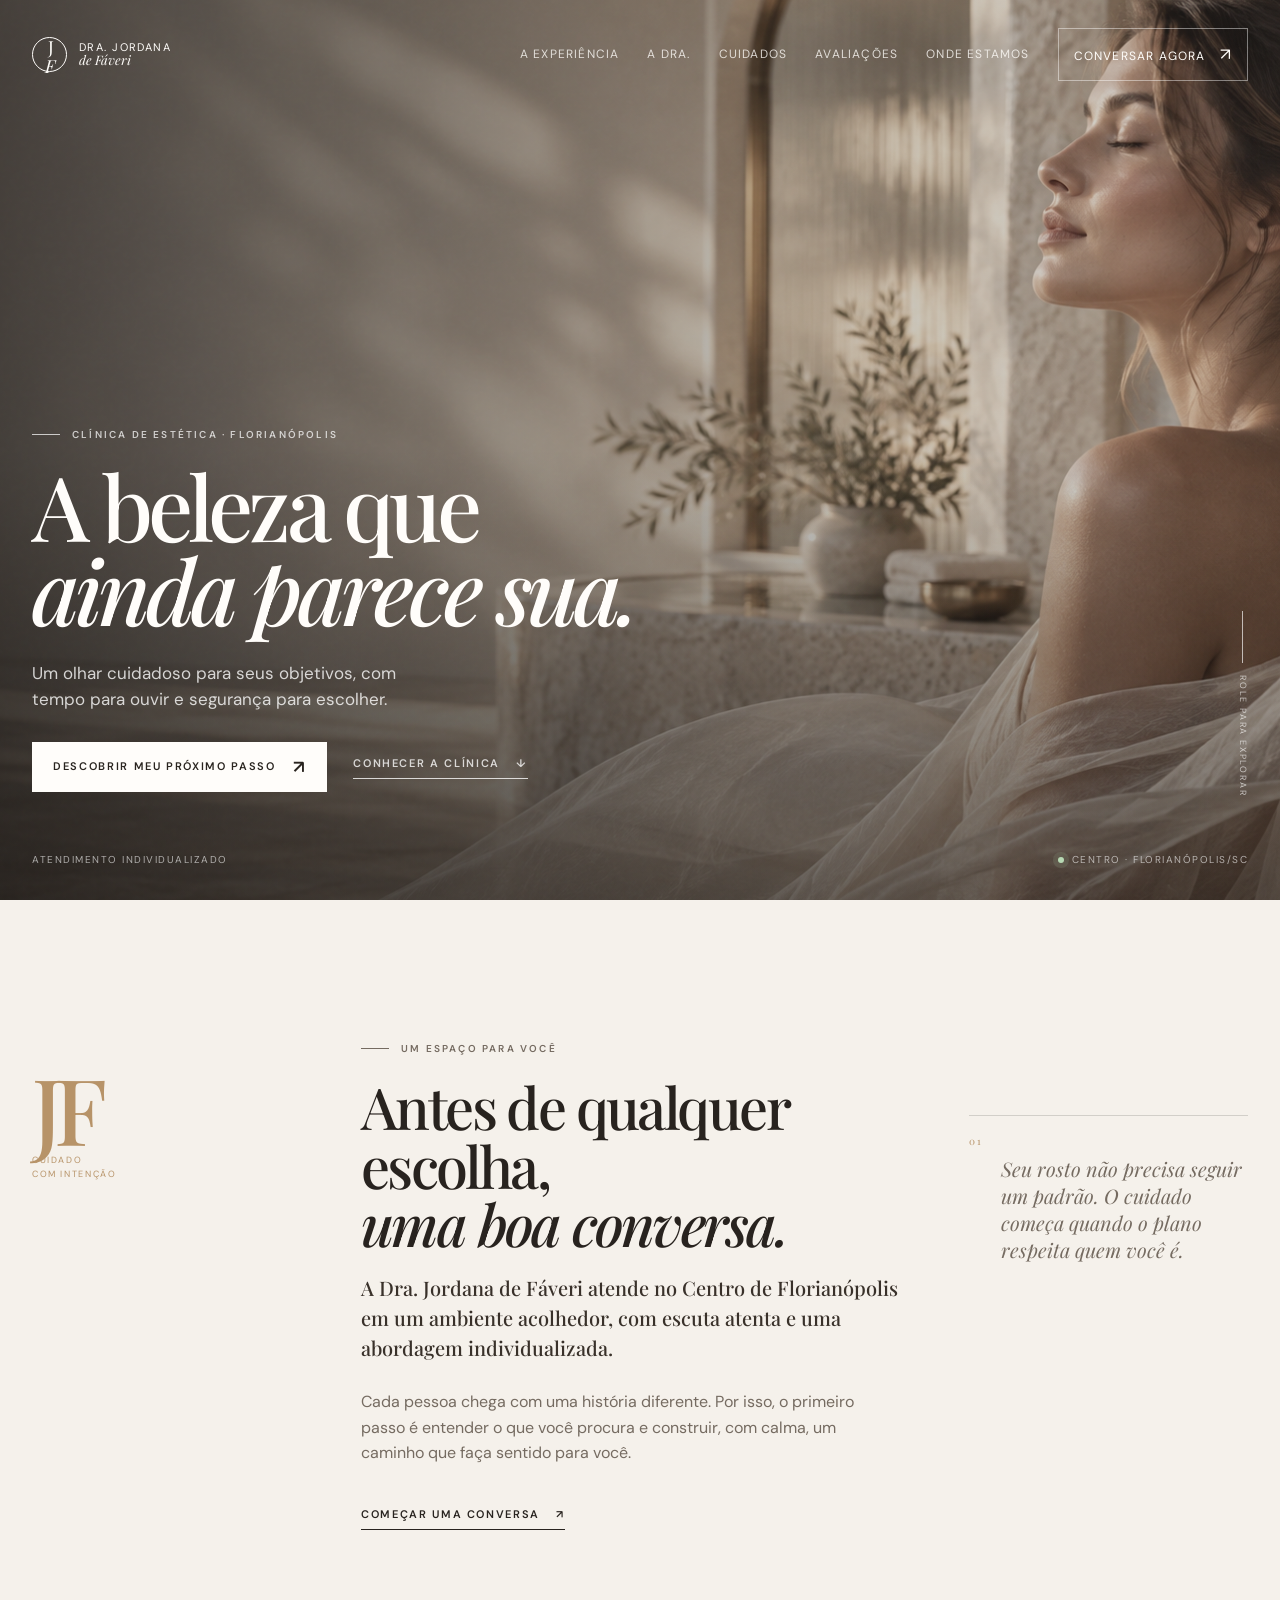
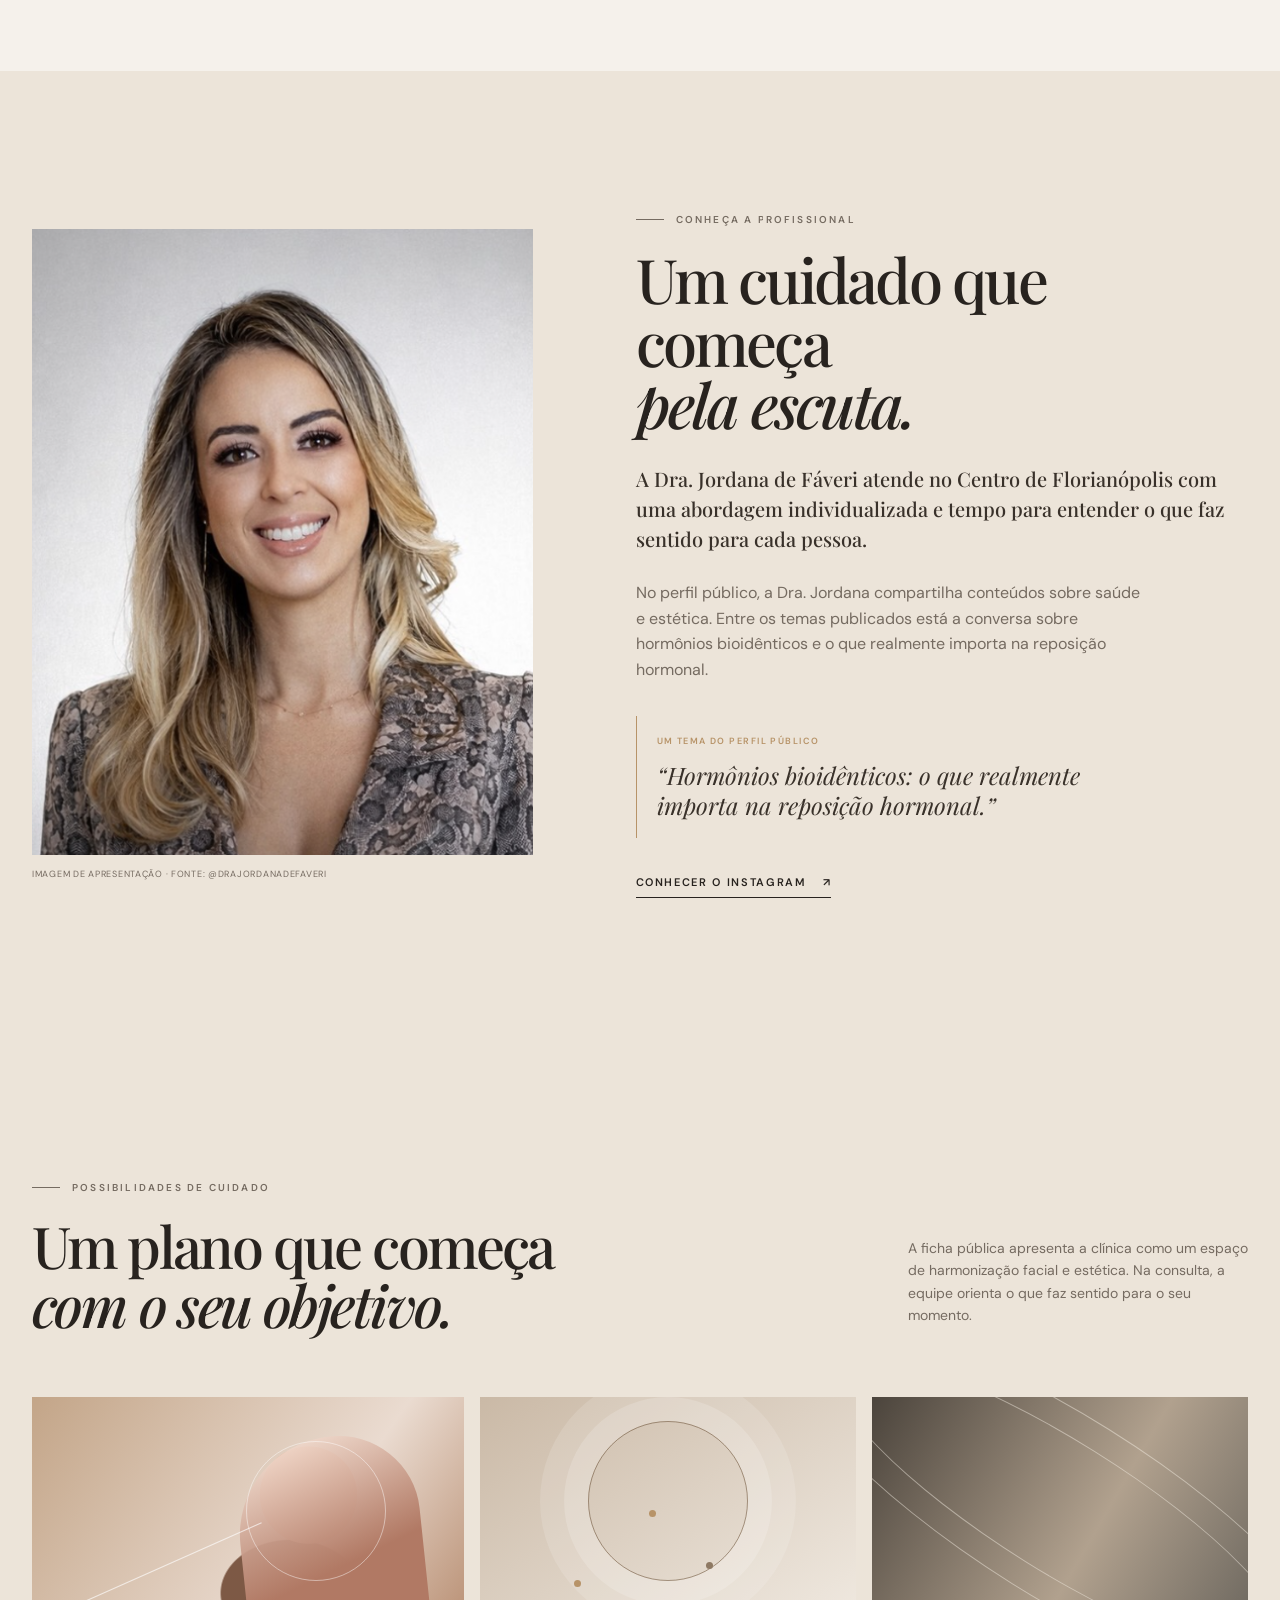
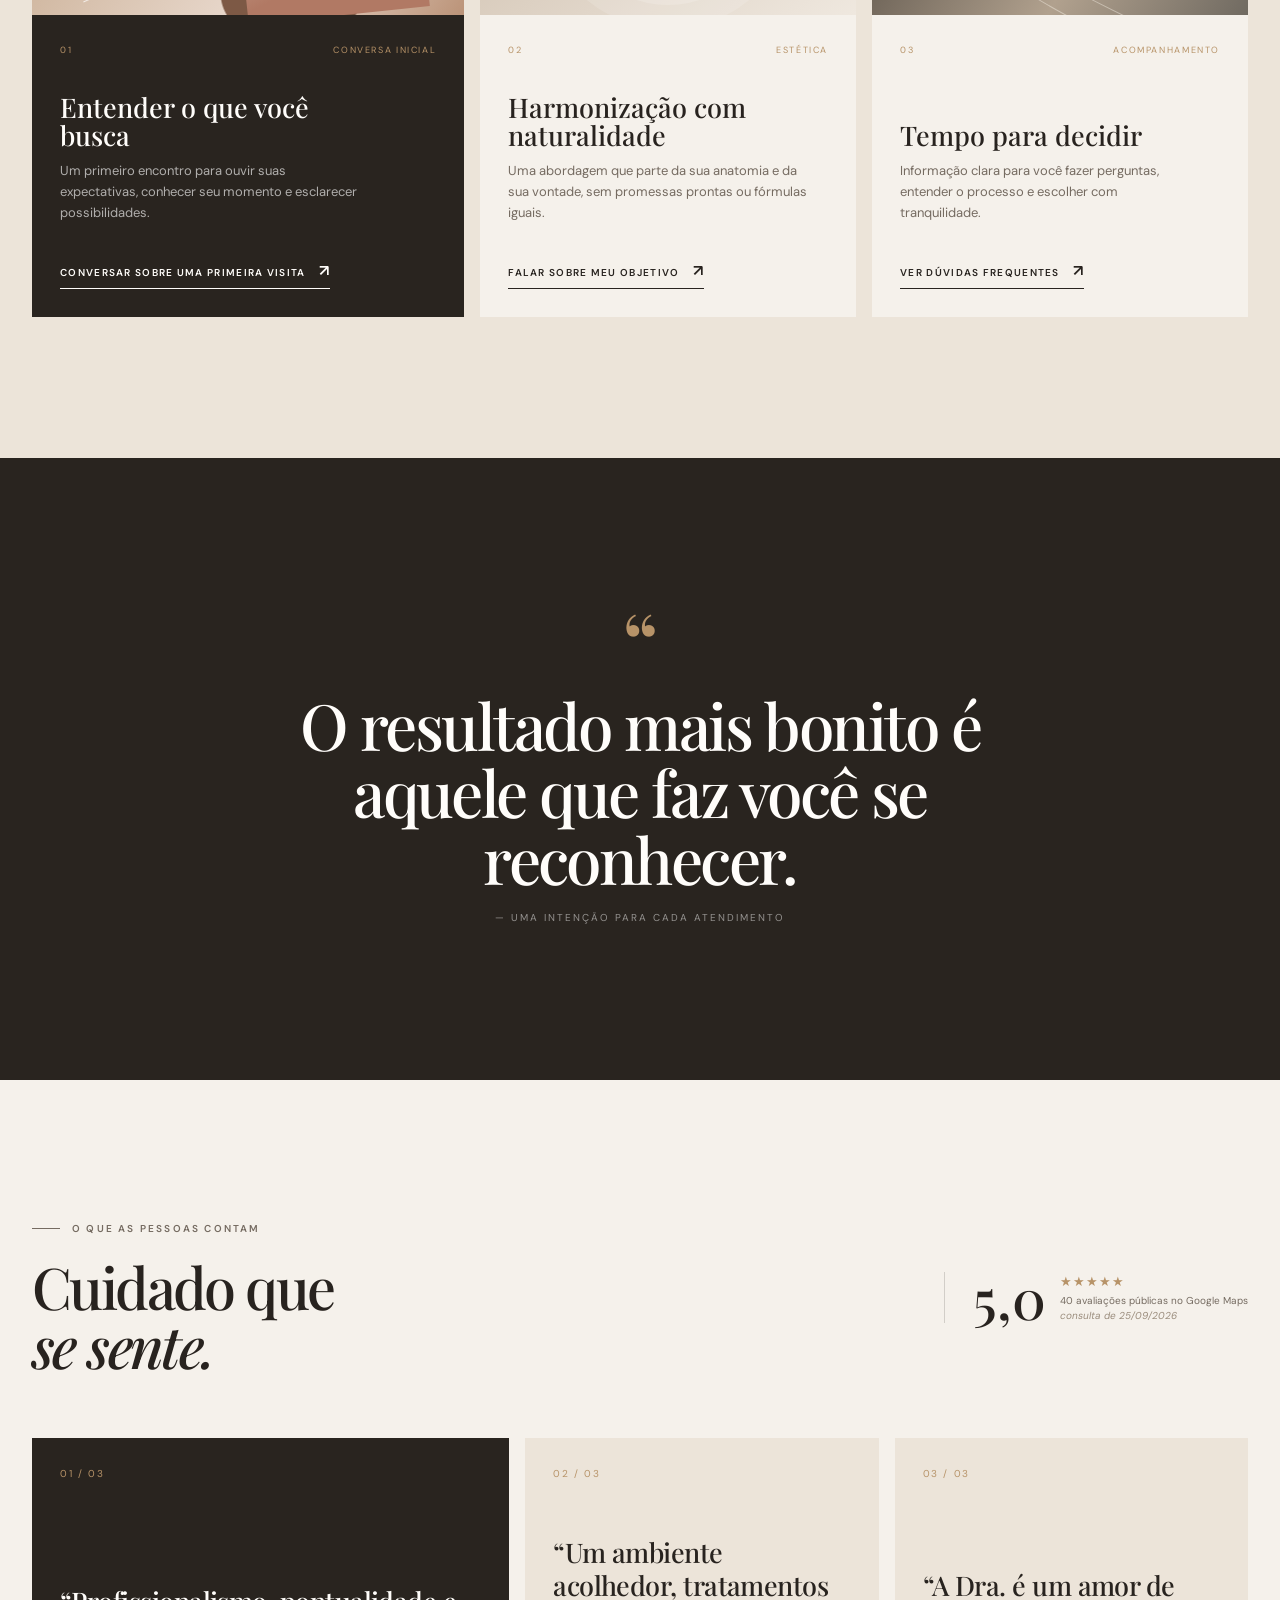
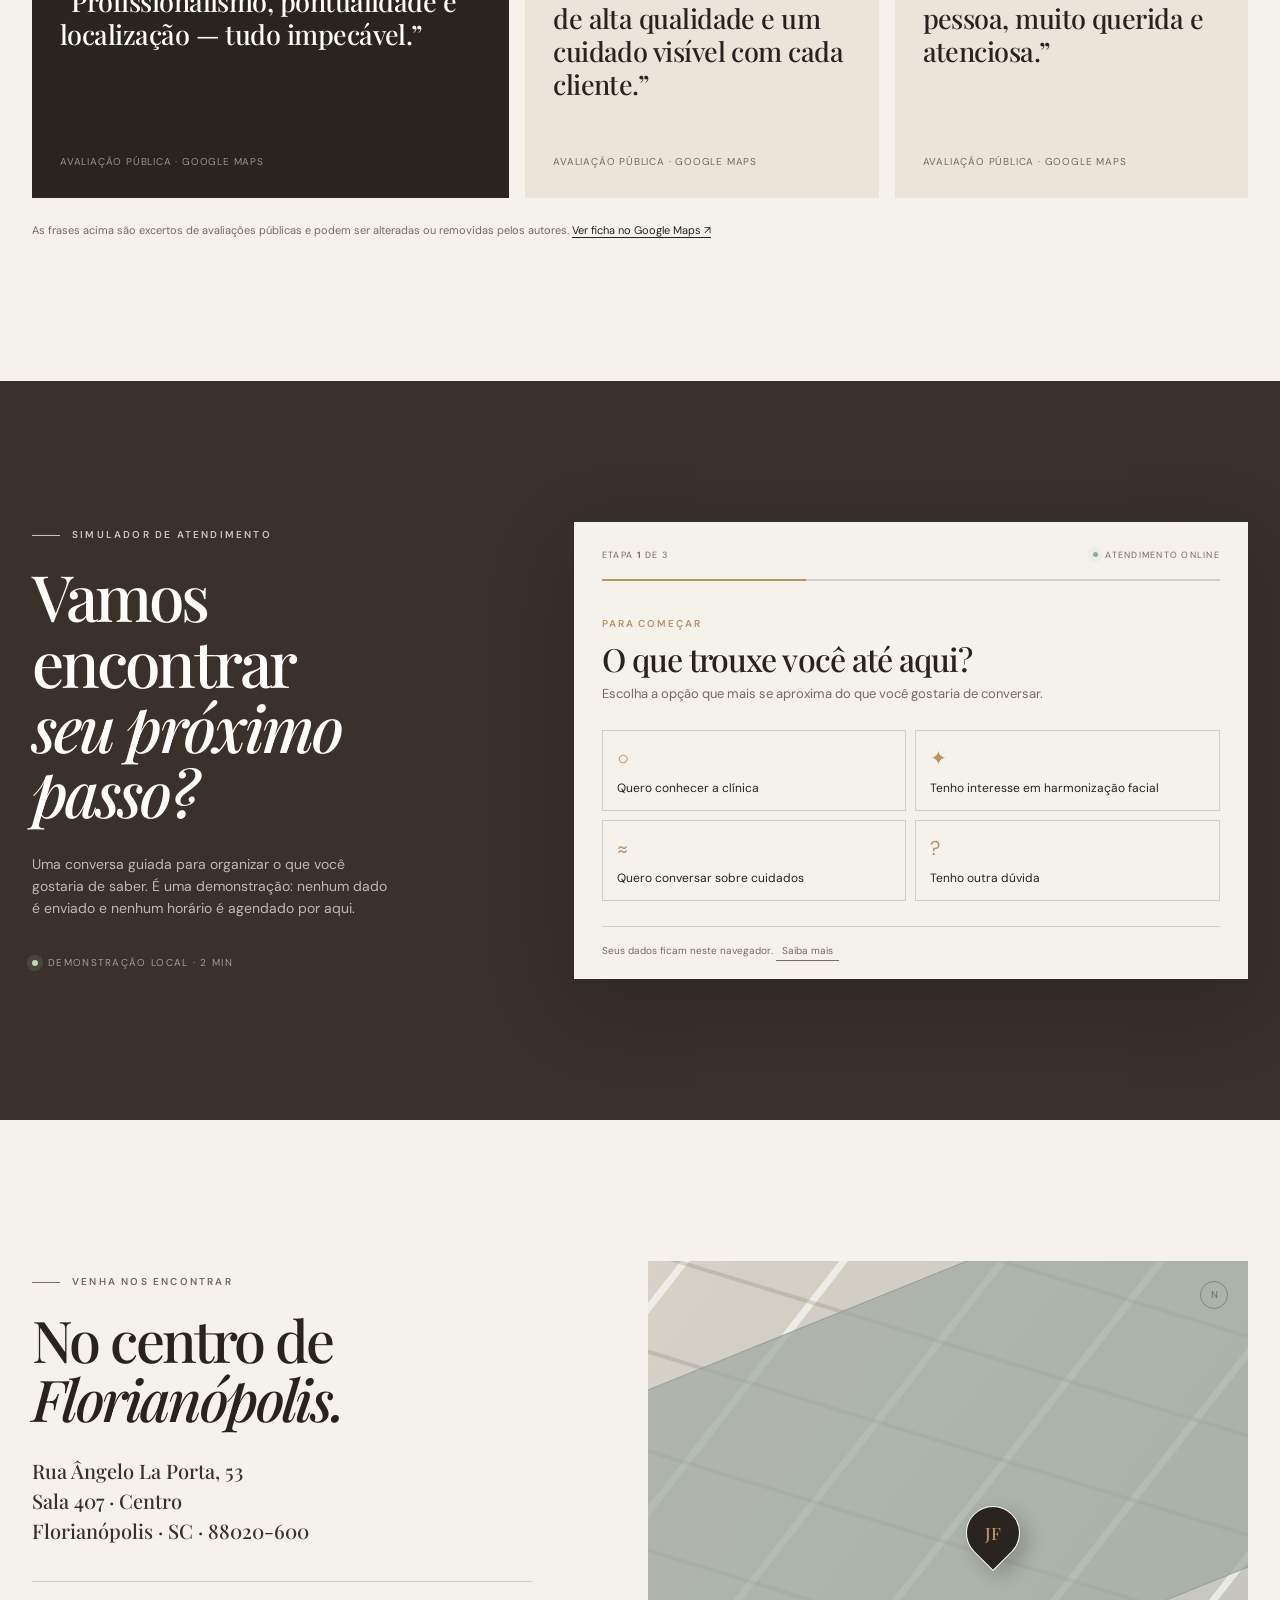
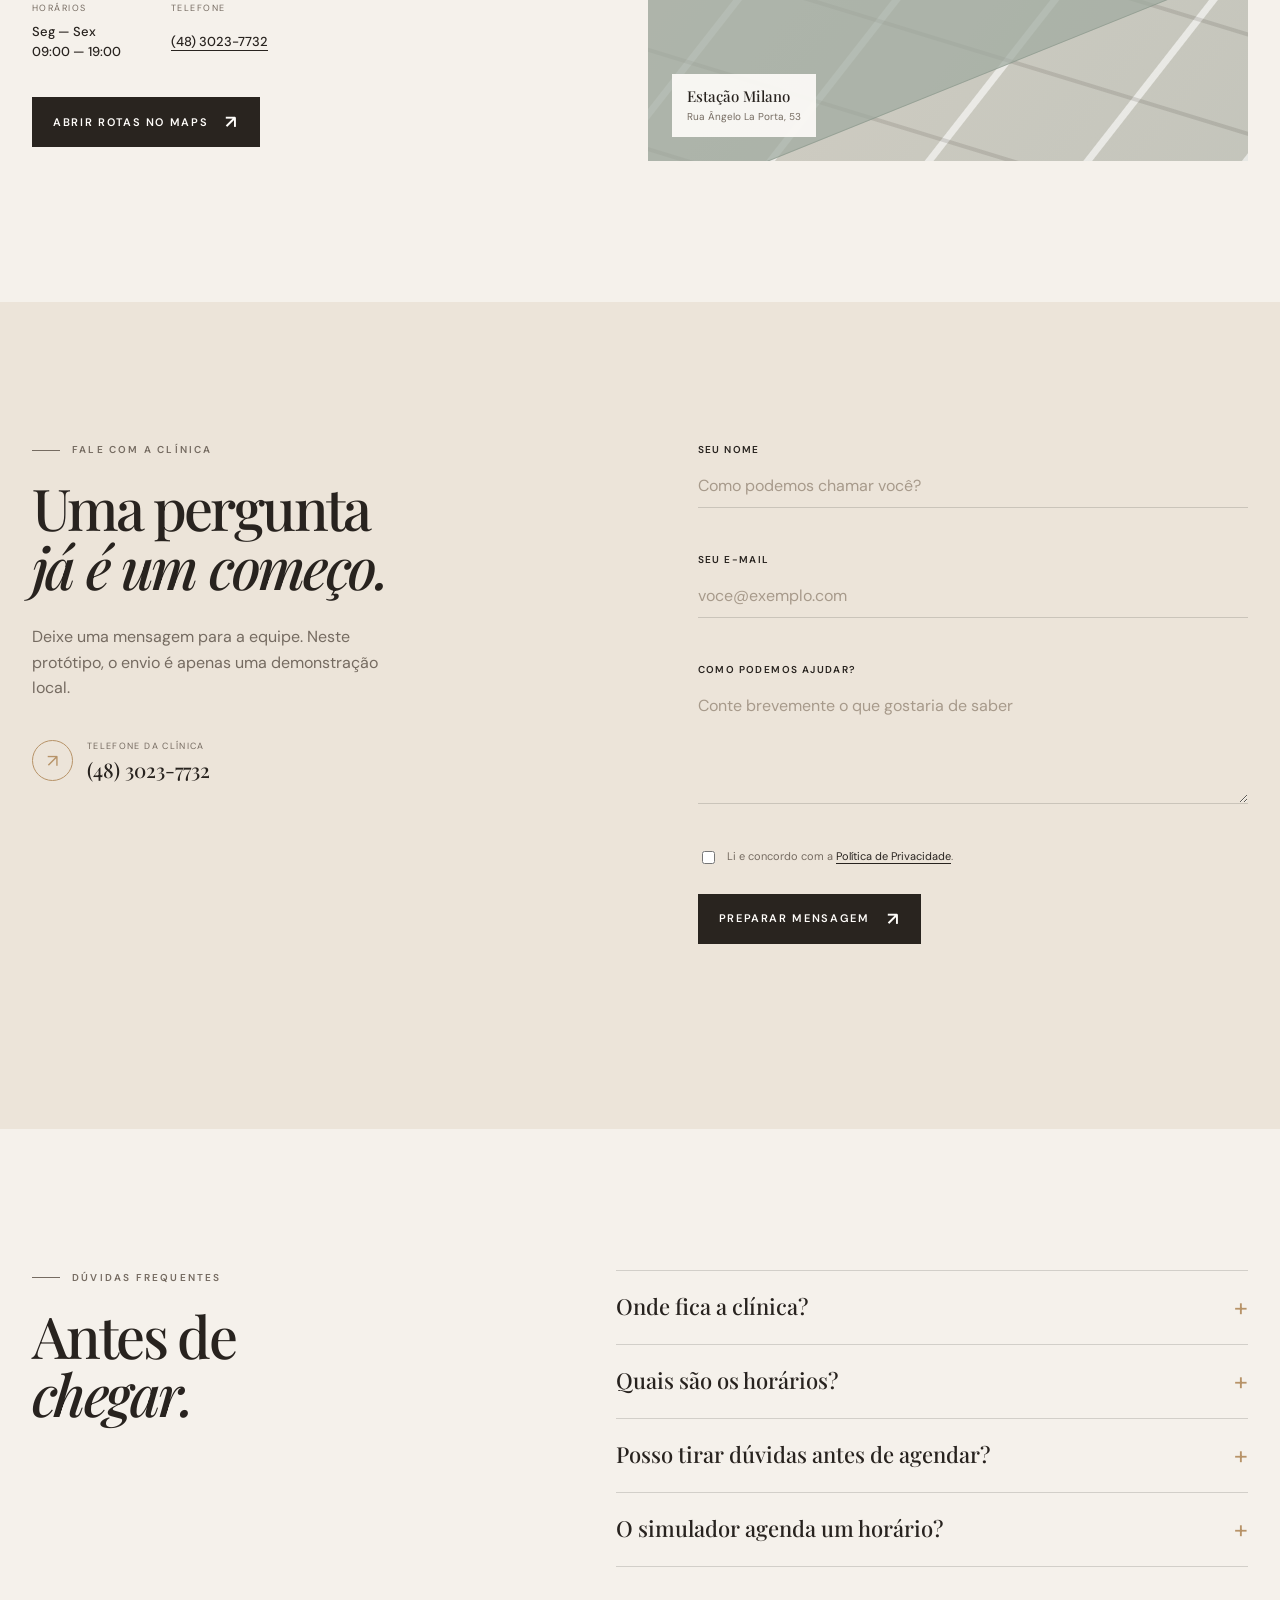
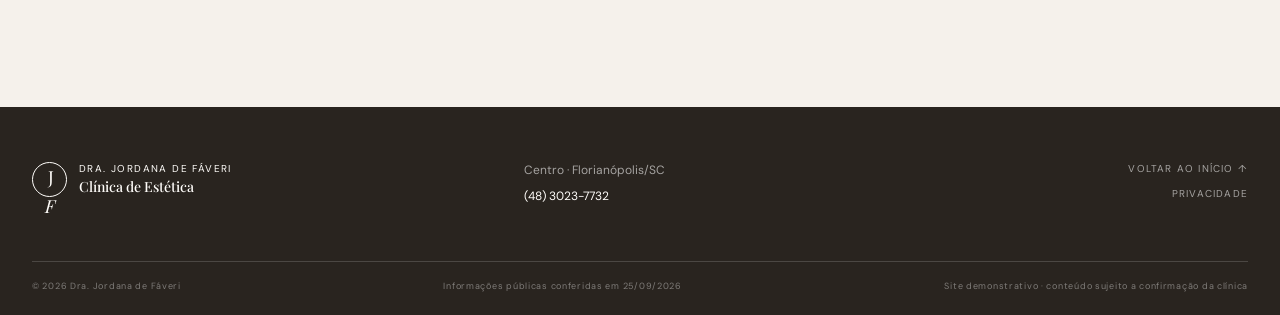
==== commit 066b6d4d: "feat: add doctor profile section" ====
--- a/index.html
+++ b/index.html
@@ -5,12 +5,12 @@
     <meta name="viewport" content="width=device-width, initial-scale=1" />
     <meta name="theme-color" content="#f5f1eb" />
     <meta name="description" content="Dra. Jordana de Fáveri — clínica de estética no Centro de Florianópolis. Um atendimento cuidadoso para conversar sobre seus objetivos de beleza." />
-    <link rel="canonical" href="https://example.github.io/jordana-clinica/" />
+    <link rel="canonical" href="https://leandroramos1985.github.io/jordana-de-faveri-clinica-estetica/" />
     <meta property="og:type" content="website" />
     <meta property="og:locale" content="pt_BR" />
     <meta property="og:title" content="Dra. Jordana de Fáveri | Clínica de Estética" />
     <meta property="og:description" content="Cuidado individualizado e uma conversa honesta sobre seus objetivos de beleza, no Centro de Florianópolis." />
-    <meta property="og:url" content="https://example.github.io/jordana-clinica/" />
+    <meta property="og:url" content="https://leandroramos1985.github.io/jordana-de-faveri-clinica-estetica/" />
     <meta name="twitter:card" content="summary_large_image" />
     <link rel="icon" href="public/favicon.svg" type="image/svg+xml" />
     <link rel="preconnect" href="https://fonts.googleapis.com" />
@@ -32,7 +32,7 @@
         "addressCountry": "BR"
       },
       "openingHours": ["Mo-Fr 09:00-19:00"],
-      "url": "https://example.github.io/jordana-clinica/"
+      "url": "https://leandroramos1985.github.io/jordana-de-faveri-clinica-estetica/"
     }
     </script>
   </head>
@@ -48,6 +48,7 @@
       </button>
       <nav class="desktop-nav" aria-label="Navegação principal">
         <a href="#experiencia">A experiência</a>
+        <a href="#dra-jordana">A Dra.</a>
         <a href="#cuidados">Cuidados</a>
         <a href="#avaliacoes">Avaliações</a>
         <a href="#localizacao">Onde estamos</a>
@@ -55,6 +56,7 @@
       </nav>
       <nav class="mobile-menu" id="mobile-menu" aria-label="Navegação móvel" hidden>
         <a href="#experiencia">A experiência</a>
+        <a href="#dra-jordana">A Dra.</a>
         <a href="#cuidados">Cuidados</a>
         <a href="#avaliacoes">Avaliações</a>
         <a href="#localizacao">Onde estamos</a>
@@ -98,6 +100,26 @@
             <a class="text-link dark-link" href="#simulador">Começar uma conversa <span aria-hidden="true">↗</span></a>
           </div>
           <div class="intro-note reveal"><span class="note-number">01</span><p>Seu rosto não precisa seguir um padrão. O cuidado começa quando o plano respeita quem você é.</p></div>
+        </div>
+      </section>
+
+      <section class="doctor section-pad" id="dra-jordana" aria-labelledby="doctor-title">
+        <div class="page-wrap doctor-grid">
+          <figure class="doctor-portrait reveal">
+            <img src="public/dra-jordana-portrait-original.png" alt="Retrato da Dra. Jordana de Fáveri" loading="lazy" />
+            <figcaption>Imagem de apresentação · fonte: @drajordanadefaveri</figcaption>
+          </figure>
+          <div class="doctor-copy reveal">
+            <p class="eyebrow"><span class="eyebrow-line"></span> Conheça a profissional</p>
+            <h2 id="doctor-title">Um cuidado que começa<br /><em>pela escuta.</em></h2>
+            <p class="lead">A Dra. Jordana de Fáveri atende no Centro de Florianópolis com uma abordagem individualizada e tempo para entender o que faz sentido para cada pessoa.</p>
+            <p class="body-copy">No perfil público, a Dra. Jordana compartilha conteúdos sobre saúde e estética. Entre os temas publicados está a conversa sobre hormônios bioidênticos e o que realmente importa na reposição hormonal.</p>
+            <div class="doctor-highlight">
+              <span>Um tema do perfil público</span>
+              <blockquote>“Hormônios bioidênticos: o que realmente importa na reposição hormonal.”</blockquote>
+            </div>
+            <a class="text-link dark-link" href="https://www.instagram.com/drajordanadefaveri/" target="_blank" rel="noopener noreferrer">Conhecer o Instagram <span aria-hidden="true">↗</span></a>
+          </div>
         </div>
       </section>
 
--- a/styles.css
+++ b/styles.css
@@ -15,3 +15,16 @@
 @media(max-width:900px){.page-wrap{width:min(calc(100% - 40px),var(--wrap))}.site-header{padding:22px 20px}.desktop-nav{display:none}.menu-toggle{display:grid;gap:4px;width:42px;height:42px;padding:11px;border:1px solid rgba(255,255,255,.35);background:transparent}.menu-toggle span:not(.sr-only){display:block;height:1px;background:currentColor}.mobile-menu{position:absolute;top:76px;left:20px;right:20px;padding:18px;background:var(--dark);box-shadow:0 12px 28px rgba(0,0,0,.2)}.mobile-menu:not([hidden]){display:grid;gap:18px}.mobile-menu a{font-size:12px;letter-spacing:.12em;text-transform:uppercase}.mobile-menu .nav-cta{padding-top:16px;border-top:1px solid rgba(255,255,255,.18)}.hero{min-height:700px}.hero-content{padding-bottom:120px}.hero h1{font-size:clamp(54px,12vw,88px)}.hero-lede{font-size:15px}.hero-foot{left:20px;right:20px}.scroll-cue{display:none}.intro-grid,.location-grid,.contact-grid,.faq-wrap,.simulator-wrap{grid-template-columns:1fr}.intro-stamp{padding-top:0;flex-direction:row;align-items:center}.intro-stamp span{font-size:70px}.intro-note{margin-top:30px}.section-head{display:block}.section-intro{margin-top:25px}.service-grid,.review-grid{grid-template-columns:1fr}.service-card{min-height:460px}.service-card-featured{min-height:500px}.review-card,.review-large{min-height:280px}.simulator-intro{max-width:500px}.location-grid{gap:50px}.map-card{min-height:400px}.footer-main{grid-template-columns:1fr 1fr}.footer-links{justify-items:start}.footer-bottom{display:grid;gap:7px}.mobile-cta{position:fixed;bottom:12px;left:12px;right:12px;z-index:8;display:flex;justify-content:space-between;align-items:center;padding:14px 18px;background:var(--dark);color:var(--white);box-shadow:0 10px 24px rgba(0,0,0,.18);font-size:11px;font-weight:600;letter-spacing:.12em;text-transform:uppercase}.mobile-cta span{font-size:18px}}
 @media(max-width:540px){.page-wrap{width:calc(100% - 32px)}.brand-name{font-size:9px}.brand-name em{font-size:12px}.hero{min-height:650px}.hero-content{padding-bottom:112px}.hero h1{font-size:clamp(48px,14vw,68px)}.hero-actions{display:grid;justify-items:start;gap:17px}.hero-foot{font-size:8px;bottom:22px}.hero-foot>span:first-child{max-width:150px}.section-pad{padding:82px 0}.intro-copy h2,.section-head h2,.location-copy h2,.contact-copy h2,.faq h2{font-size:42px}.lead{font-size:18px}.service-art{height:185px}.service-card h3{font-size:24px}.choice-grid{grid-template-columns:1fr}.simulator-card{padding:22px 18px 16px}.simulator-top{font-size:8px}.sim-panel h3{font-size:28px}.location-details{gap:20px;justify-content:space-between}.footer-main{grid-template-columns:1fr}.footer-links{margin-top:10px}.footer-bottom{margin-top:35px}.footer-bottom span:last-child{max-width:250px}}
 @media(prefers-reduced-motion:reduce){html{scroll-behavior:auto}.hero-media video{display:none}.hero-media{background:url("public/hero-poster.png") center/cover}.reveal{opacity:1;transform:none;transition:none}.button,.choice{transition:none}}
+
+/* Dra. Jordana */
+.doctor{background:var(--cream)}
+.doctor-grid{display:grid;grid-template-columns:minmax(280px,.9fr) minmax(420px,1.1fr);gap:clamp(44px,8vw,120px);align-items:center}
+.doctor-portrait{margin:0}
+.doctor-portrait img{display:block;width:100%;aspect-ratio:4/5;object-fit:cover;object-position:center top;filter:saturate(.88)}
+.doctor-portrait figcaption{margin-top:12px;color:var(--muted);font-size:9px;letter-spacing:.08em;text-transform:uppercase}
+.doctor-copy h2{margin:0;font:500 clamp(40px,4.8vw,70px)/1.02 var(--serif);letter-spacing:-.045em}
+.doctor-copy .lead{margin-top:28px}
+.doctor-highlight{max-width:520px;margin:34px 0 30px;padding:18px 0 18px 20px;border-left:1px solid var(--gold)}
+.doctor-highlight span{display:block;margin-bottom:11px;color:var(--gold);font-size:9px;font-weight:600;letter-spacing:.16em;text-transform:uppercase}
+.doctor-highlight blockquote{margin:0;color:var(--dark-2);font:italic 24px/1.25 var(--serif)}
+@media(max-width:900px){.doctor-grid{grid-template-columns:1fr}.doctor-copy{order:1}.doctor-portrait{order:2;max-width:620px}}
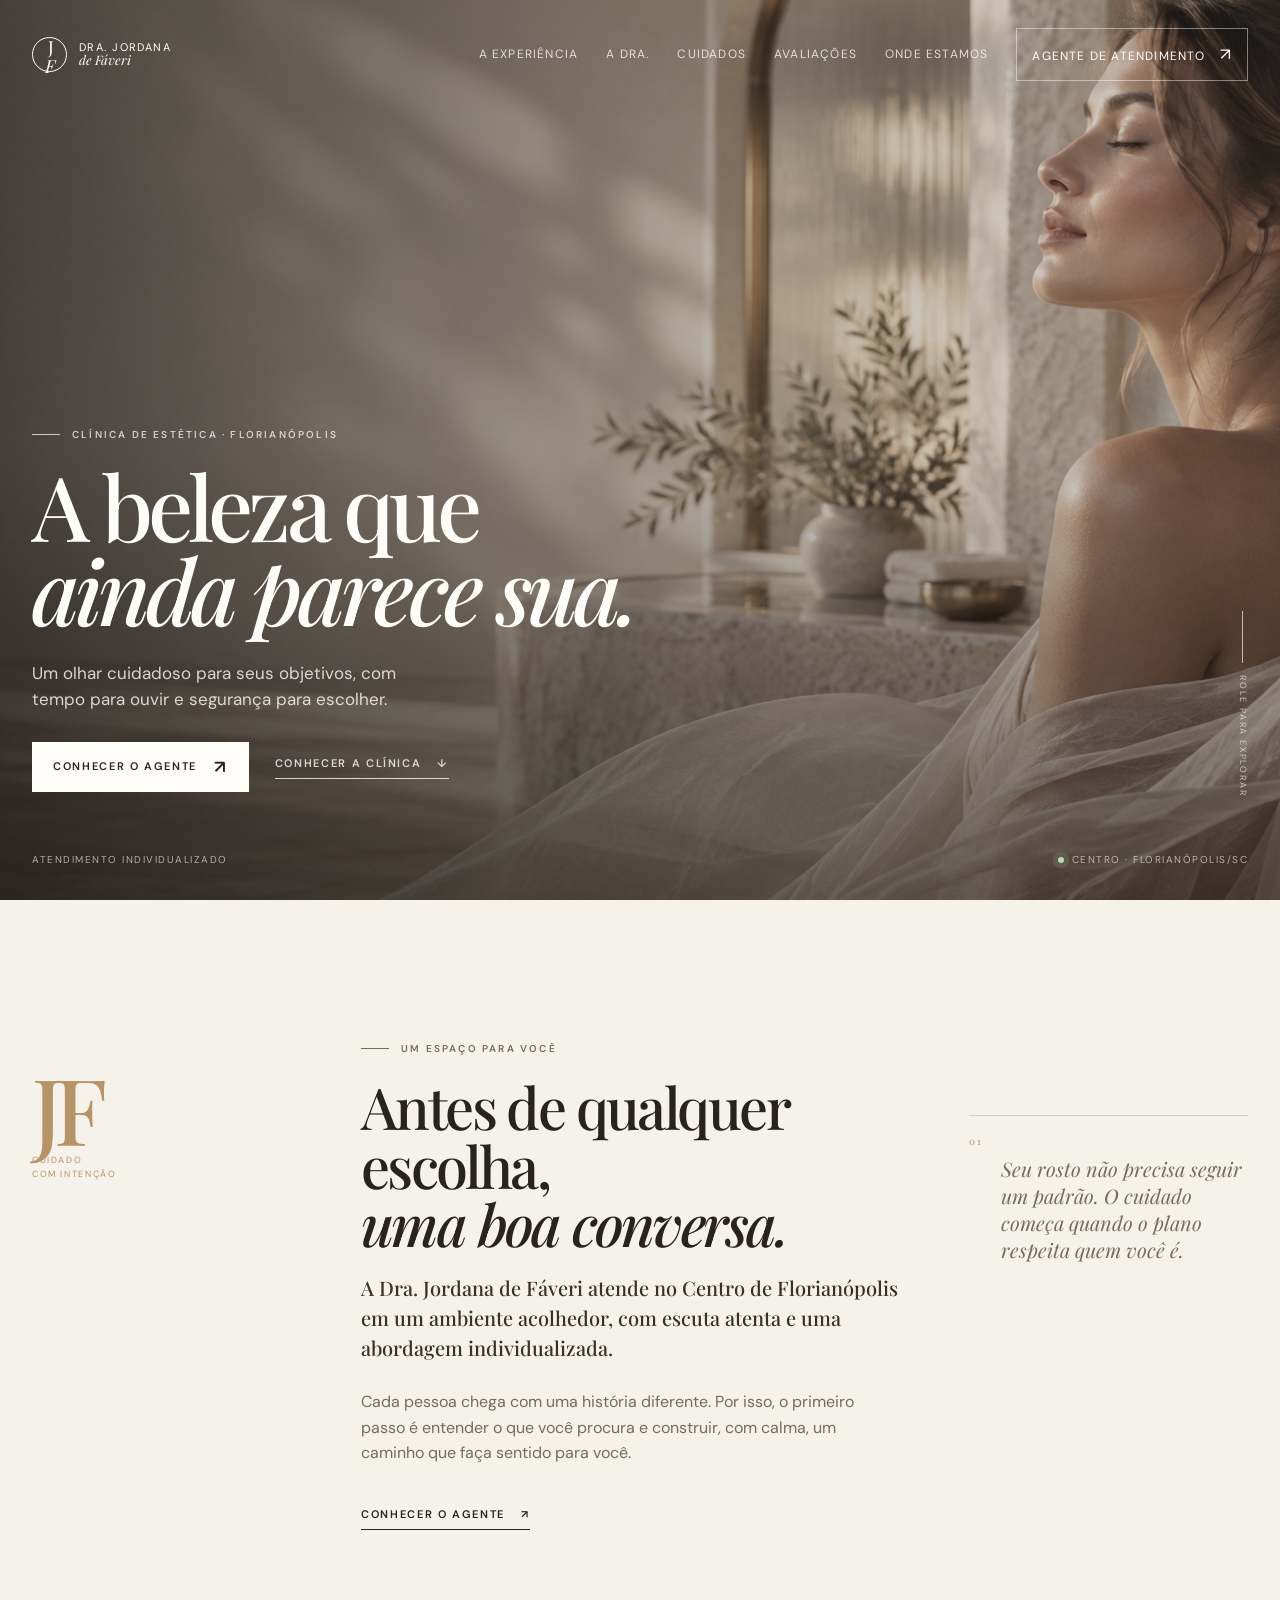
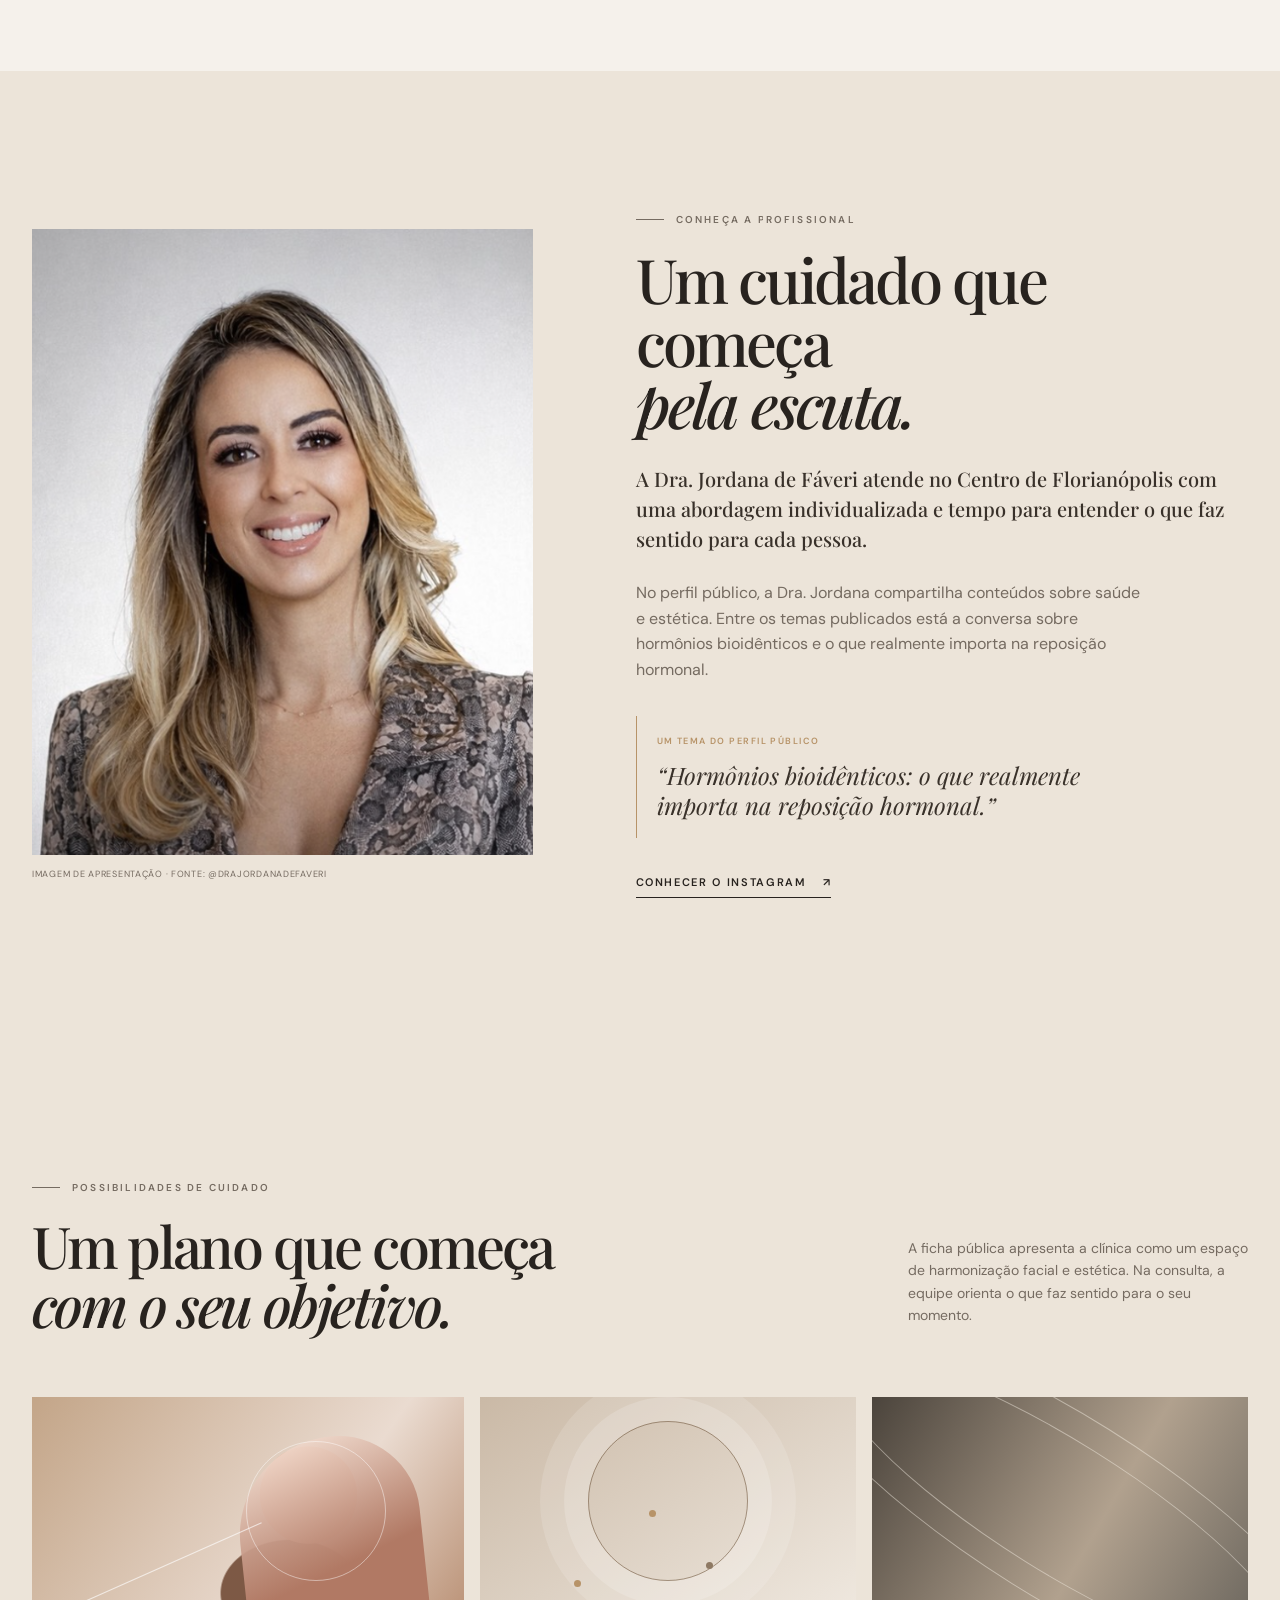
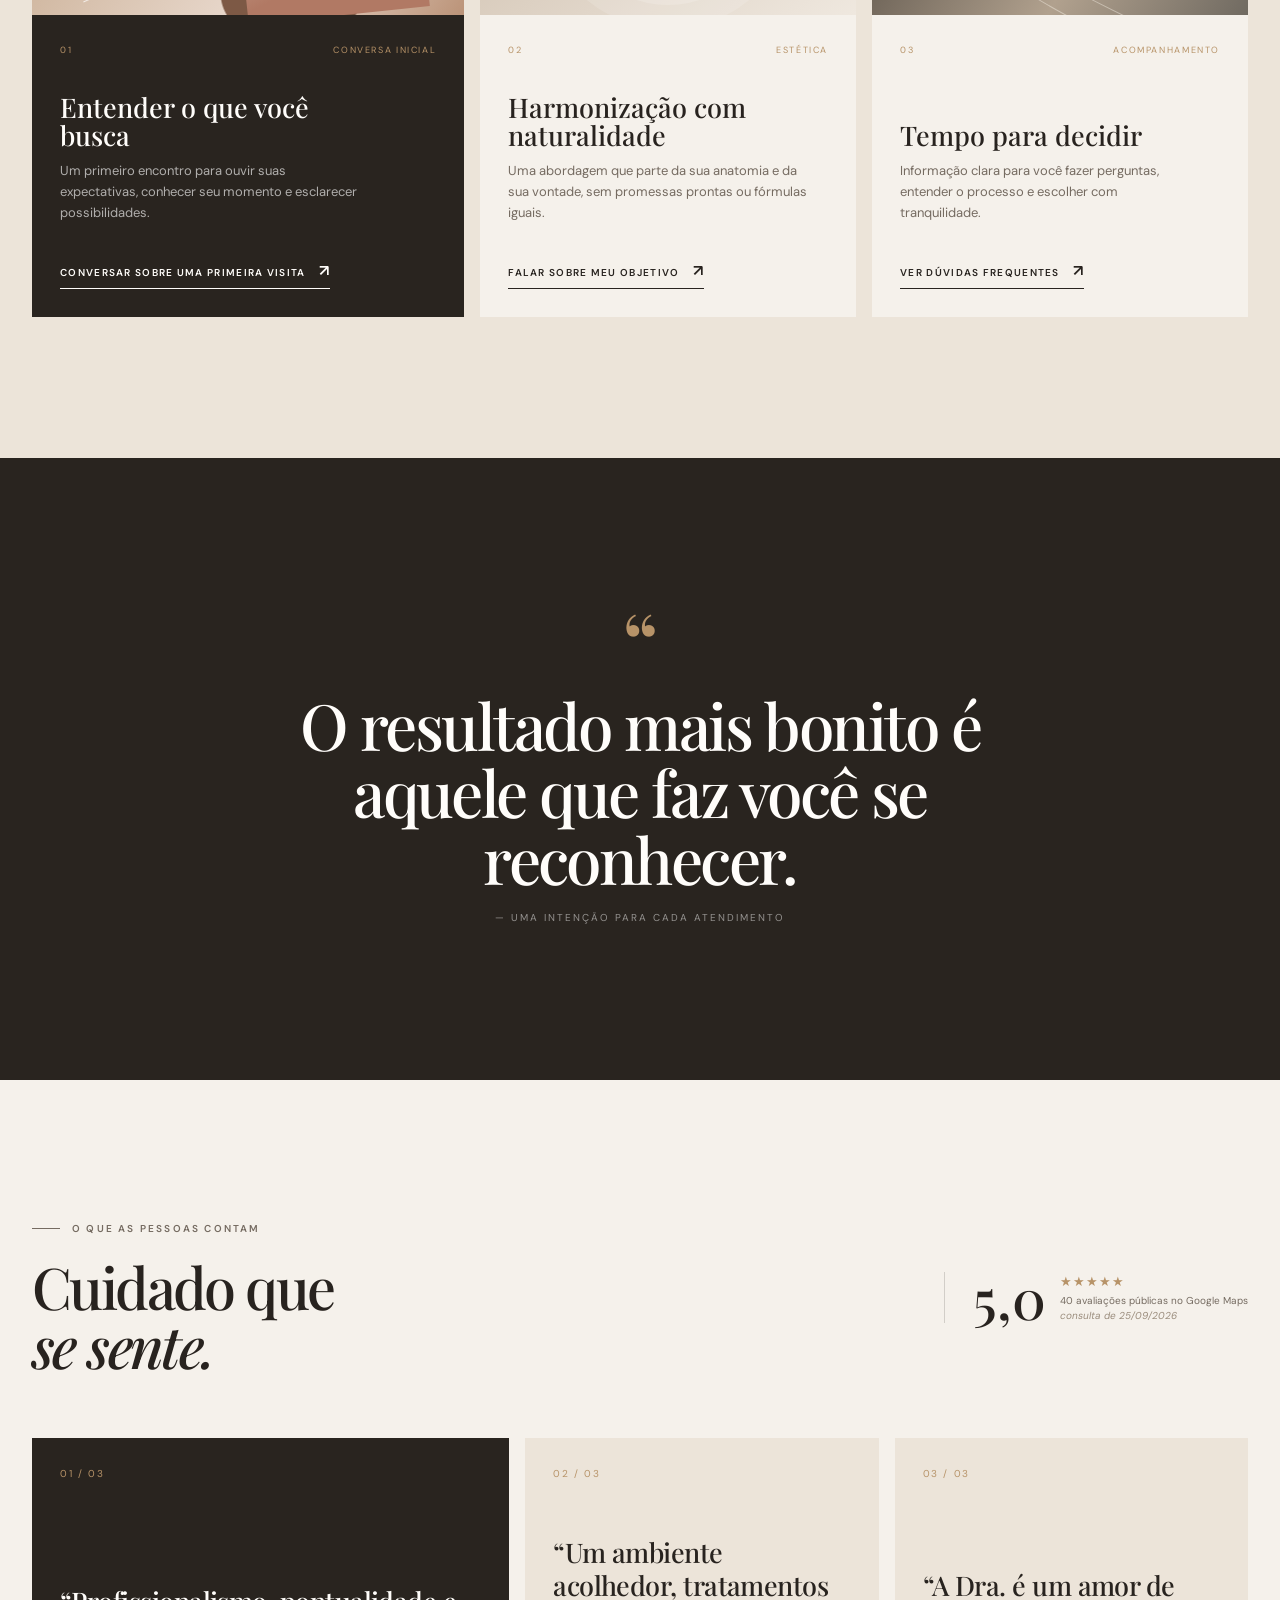
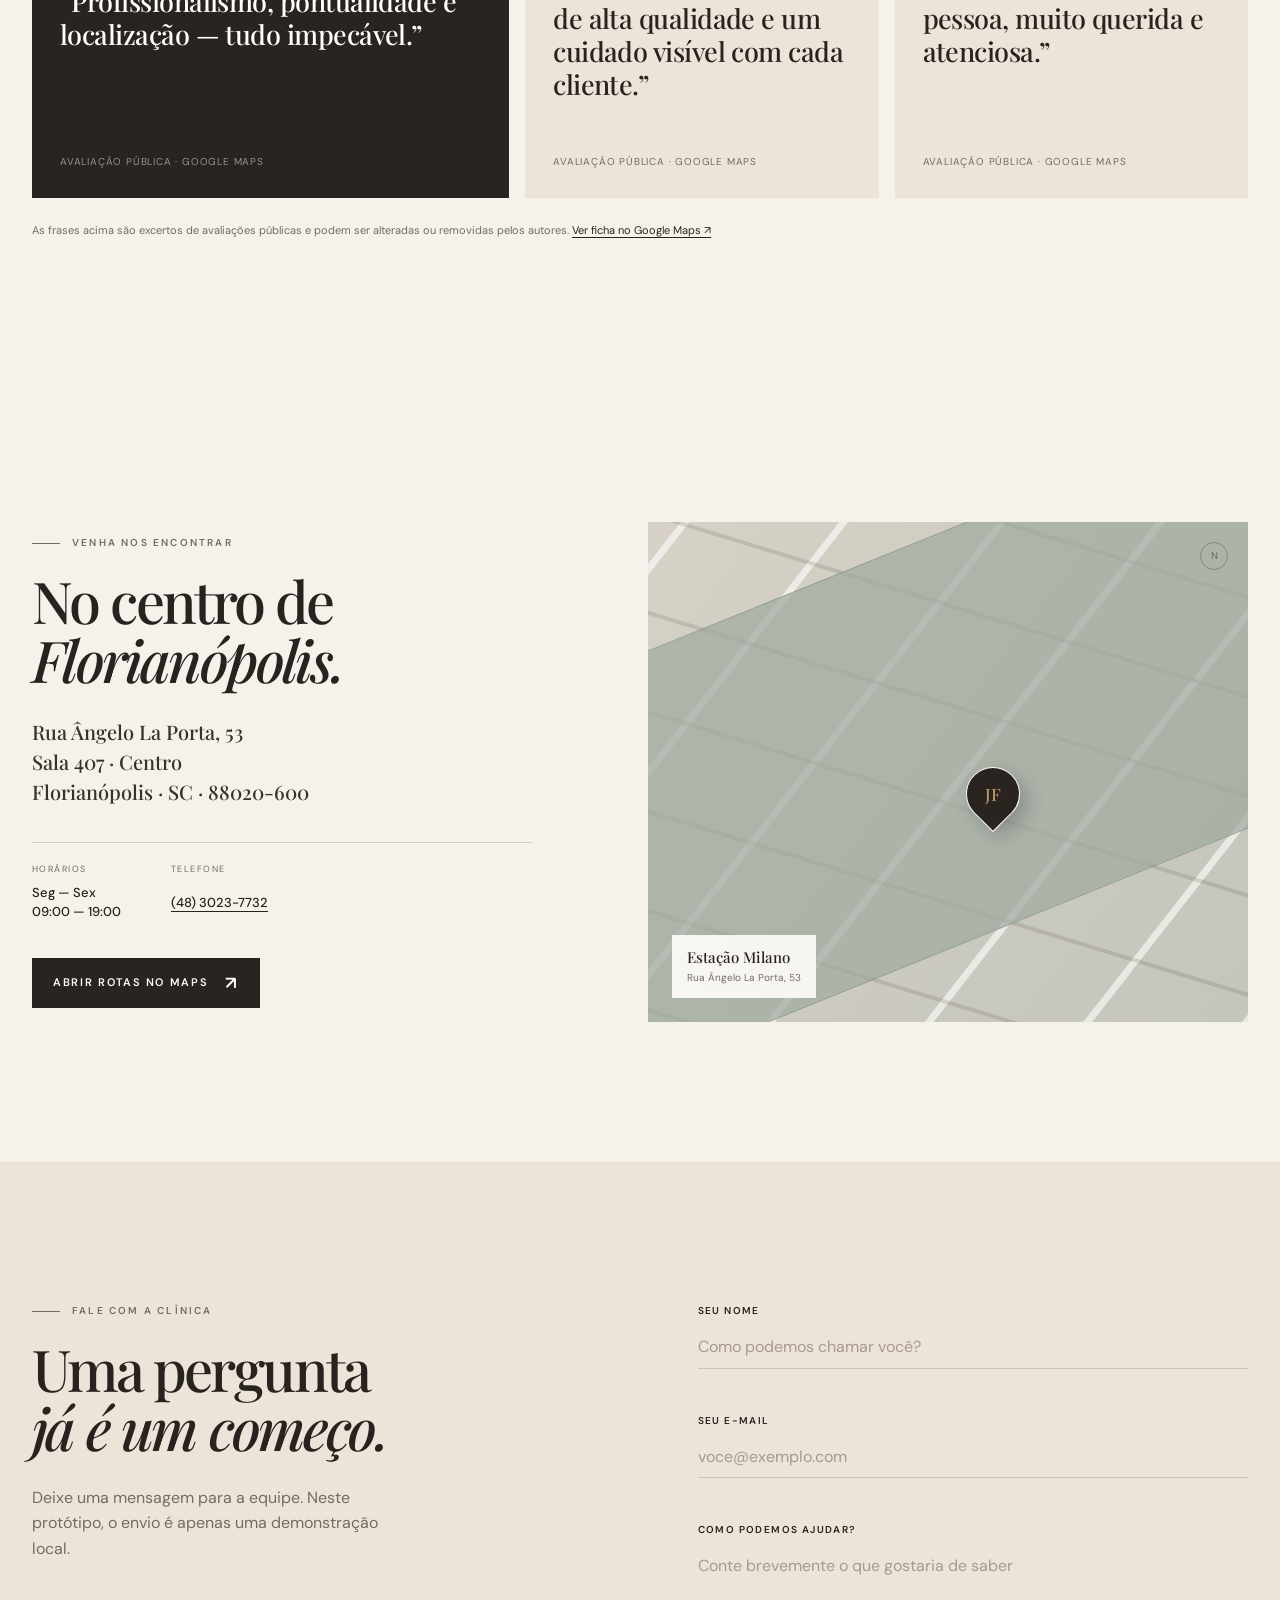
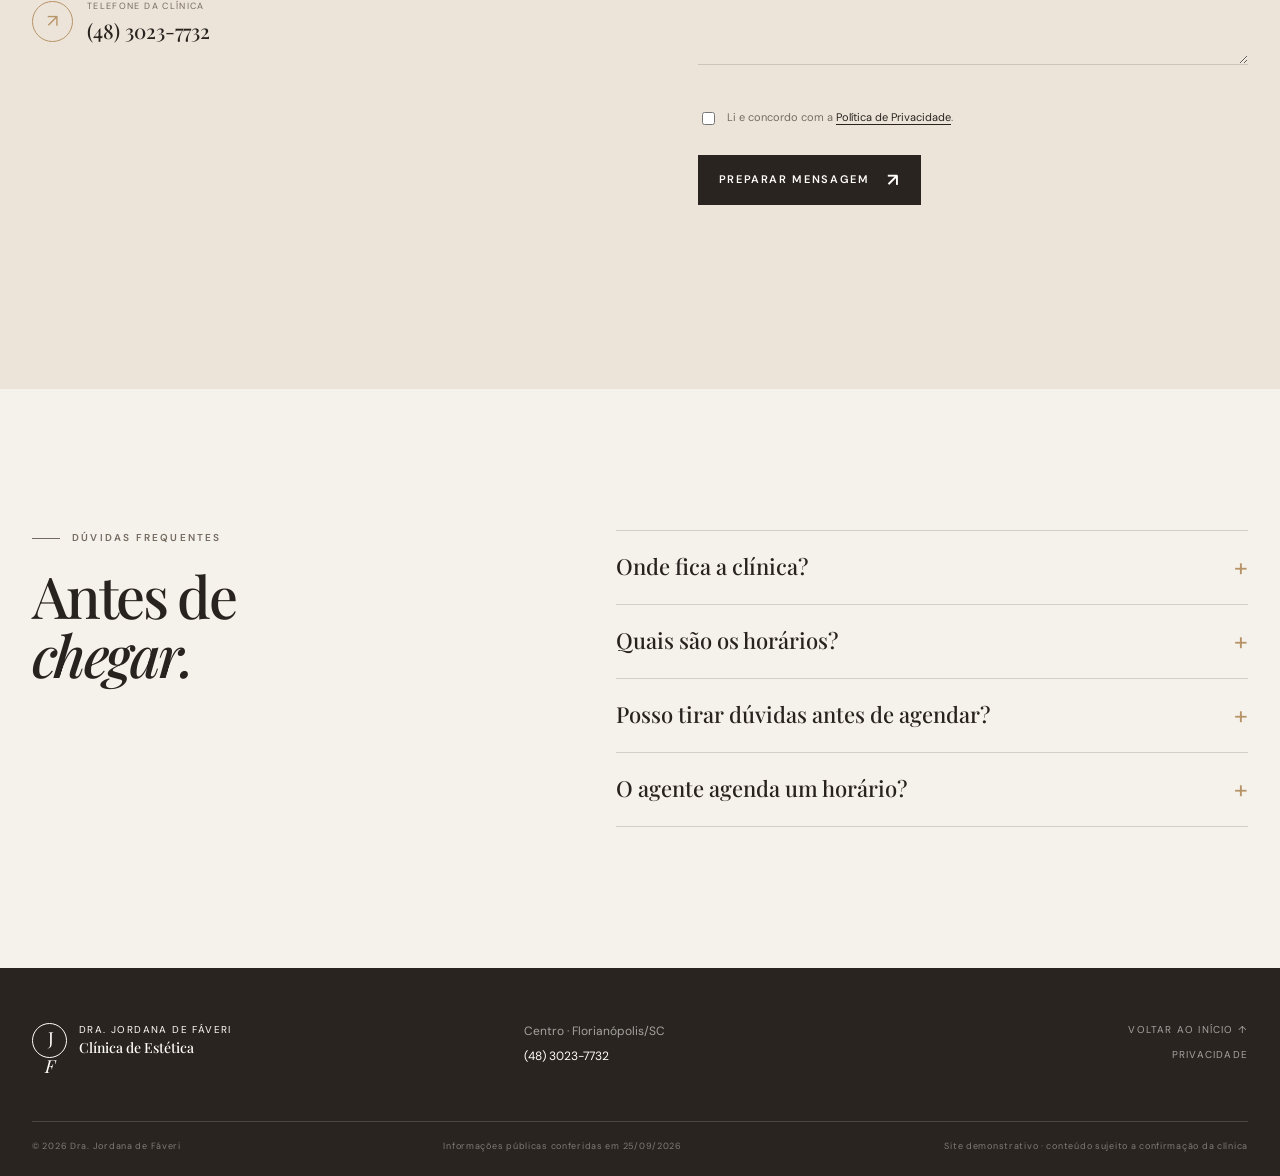
==== commit 7f9ba303: "refactor: move agent experience outside clinic site" ====
--- a/index.html
+++ b/index.html
@@ -52,7 +52,7 @@
         <a href="#cuidados">Cuidados</a>
         <a href="#avaliacoes">Avaliações</a>
         <a href="#localizacao">Onde estamos</a>
-        <a class="nav-cta" href="#simulador">Conversar agora <span aria-hidden="true">↗</span></a>
+        <a class="nav-cta" href="agente-simulador/">Agente de atendimento <span aria-hidden="true">↗</span></a>
       </nav>
       <nav class="mobile-menu" id="mobile-menu" aria-label="Navegação móvel" hidden>
         <a href="#experiencia">A experiência</a>
@@ -60,7 +60,7 @@
         <a href="#cuidados">Cuidados</a>
         <a href="#avaliacoes">Avaliações</a>
         <a href="#localizacao">Onde estamos</a>
-        <a class="nav-cta" href="#simulador">Conversar agora <span aria-hidden="true">↗</span></a>
+        <a class="nav-cta" href="agente-simulador/">Agente de atendimento <span aria-hidden="true">↗</span></a>
       </nav>
     </header>
 
@@ -78,7 +78,7 @@
           <h1 id="hero-title">A beleza que<br /><em>ainda parece sua.</em></h1>
           <p class="hero-lede">Um olhar cuidadoso para seus objetivos, com tempo para ouvir e segurança para escolher.</p>
           <div class="hero-actions">
-            <a class="button button-light" href="#simulador">Descobrir meu próximo passo <span aria-hidden="true">↗</span></a>
+            <a class="button button-light" href="agente-simulador/">Conhecer o agente <span aria-hidden="true">↗</span></a>
             <a class="text-link light-link" href="#experiencia">Conhecer a clínica <span aria-hidden="true">↓</span></a>
           </div>
           <div class="hero-foot">
@@ -97,7 +97,7 @@
             <h2 id="intro-title">Antes de qualquer escolha,<br /><em>uma boa conversa.</em></h2>
             <p class="lead">A Dra. Jordana de Fáveri atende no Centro de Florianópolis em um ambiente acolhedor, com escuta atenta e uma abordagem individualizada.</p>
             <p class="body-copy">Cada pessoa chega com uma história diferente. Por isso, o primeiro passo é entender o que você procura e construir, com calma, um caminho que faça sentido para você.</p>
-            <a class="text-link dark-link" href="#simulador">Começar uma conversa <span aria-hidden="true">↗</span></a>
+            <a class="text-link dark-link" href="agente-simulador/">Conhecer o agente <span aria-hidden="true">↗</span></a>
           </div>
           <div class="intro-note reveal"><span class="note-number">01</span><p>Seu rosto não precisa seguir um padrão. O cuidado começa quando o plano respeita quem você é.</p></div>
         </div>
@@ -135,14 +135,14 @@
               <div class="service-meta"><span>01</span><span>conversa inicial</span></div>
               <h3>Entender o que você busca</h3>
               <p>Um primeiro encontro para ouvir suas expectativas, conhecer seu momento e esclarecer possibilidades.</p>
-              <a href="#simulador" aria-label="Conversar sobre uma primeira visita">Conversar sobre uma primeira visita <span aria-hidden="true">↗</span></a>
+              <a href="agente-simulador/" aria-label="Conversar sobre uma primeira visita">Conversar sobre uma primeira visita <span aria-hidden="true">↗</span></a>
             </article>
             <article class="service-card reveal">
               <div class="service-art art-light"><span class="art-ring"></span><span class="art-dot"></span></div>
               <div class="service-meta"><span>02</span><span>estética</span></div>
               <h3>Harmonização com naturalidade</h3>
               <p>Uma abordagem que parte da sua anatomia e da sua vontade, sem promessas prontas ou fórmulas iguais.</p>
-              <a href="#simulador" aria-label="Falar sobre meu objetivo">Falar sobre meu objetivo <span aria-hidden="true">↗</span></a>
+              <a href="agente-simulador/" aria-label="Falar sobre meu objetivo">Falar sobre meu objetivo <span aria-hidden="true">↗</span></a>
             </article>
             <article class="service-card reveal">
               <div class="service-art art-texture"><span class="art-wave"></span><span class="art-wave second"></span></div>
@@ -176,42 +176,6 @@
         </div>
       </section>
 
-      <section class="simulator-section section-pad" id="simulador" aria-labelledby="sim-title">
-        <div class="page-wrap simulator-wrap">
-          <div class="simulator-intro reveal">
-            <p class="eyebrow light"><span class="eyebrow-line"></span> Simulador de atendimento</p>
-            <h2 id="sim-title">Vamos encontrar<br /><em>seu próximo passo?</em></h2>
-            <p>Uma conversa guiada para organizar o que você gostaria de saber. É uma demonstração: nenhum dado é enviado e nenhum horário é agendado por aqui.</p>
-            <span class="simulator-badge"><span class="pulse-dot"></span> demonstração local · 2 min</span>
-          </div>
-          <div class="simulator-card reveal" data-simulator>
-            <div class="simulator-top"><span class="sim-step-label">Etapa <strong data-step-number>1</strong> de 3</span><span class="sim-status"><span class="status-dot"></span> atendimento online</span></div>
-            <div class="sim-progress"><span data-progress></span></div>
-            <div class="sim-panel" data-panel="1">
-              <p class="sim-kicker">Para começar</p><h3>O que trouxe você até aqui?</h3><p class="sim-helper">Escolha a opção que mais se aproxima do que você gostaria de conversar.</p>
-              <div class="choice-grid">
-                <button class="choice" type="button" data-choice="Conhecer a clínica"><span class="choice-icon">○</span>Quero conhecer a clínica</button>
-                <button class="choice" type="button" data-choice="Harmonização facial"><span class="choice-icon">✦</span>Tenho interesse em harmonização facial</button>
-                <button class="choice" type="button" data-choice="Cuidado da pele"><span class="choice-icon">≈</span>Quero conversar sobre cuidados</button>
-                <button class="choice" type="button" data-choice="Outra dúvida"><span class="choice-icon">?</span>Tenho outra dúvida</button>
-              </div>
-            </div>
-            <div class="sim-panel" data-panel="2" hidden>
-              <button class="back-step" type="button" data-back>← voltar</button><p class="sim-kicker">Só mais uma coisa</p><h3>É a sua primeira visita?</h3><p class="sim-helper">Assim organizamos uma conversa mais útil para você.</p>
-              <div class="choice-stack"><button class="choice choice-wide" type="button" data-choice="Primeira visita"><span>01</span>Sim, seria minha primeira visita <b>↗</b></button><button class="choice choice-wide" type="button" data-choice="Já sou paciente"><span>02</span>Já conheço o trabalho da Dra. Jordana <b>↗</b></button></div>
-            </div>
-            <div class="sim-panel" data-panel="3" hidden>
-              <button class="back-step" type="button" data-back>← voltar</button><p class="sim-kicker">Última pergunta</p><h3>Quando seria melhor conversar?</h3><p class="sim-helper">Isso é apenas uma preferência. A equipe confirma disponibilidade depois.</p>
-              <div class="choice-stack"><button class="choice choice-wide" type="button" data-choice="Manhã"><span>09—12</span>Durante a manhã <b>↗</b></button><button class="choice choice-wide" type="button" data-choice="Tarde"><span>13—19</span>Durante a tarde <b>↗</b></button><button class="choice choice-wide" type="button" data-choice="Ainda não sei"><span>??</span>Ainda não sei <b>↗</b></button></div>
-            </div>
-            <div class="sim-panel sim-result" data-panel="result" hidden>
-              <span class="result-icon">✦</span><p class="sim-kicker">Pronto para a próxima conversa</p><h3>Organizamos um ponto de partida.</h3><p class="sim-helper">Este é um resumo local, sem envio automático:</p><div class="summary-box" data-summary></div><a class="button button-dark" href="#contato" data-summary-cta>Continuar para contato <span aria-hidden="true">↗</span></a><button class="restart" type="button" data-restart>Refazer respostas</button>
-            </div>
-            <div class="simulator-privacy">Seus dados ficam neste navegador. <button type="button" data-privacy-open>Saiba mais</button></div>
-          </div>
-        </div>
-      </section>
-
       <section class="location section-pad" id="localizacao" aria-labelledby="location-title">
         <div class="page-wrap location-grid">
           <div class="location-copy reveal"><p class="eyebrow"><span class="eyebrow-line"></span> Venha nos encontrar</p><h2 id="location-title">No centro de<br /><em>Florianópolis.</em></h2><p class="lead">Rua Ângelo La Porta, 53<br />Sala 407 · Centro<br />Florianópolis · SC · 88020-600</p><div class="location-details"><div><span>Horários</span><strong>Seg — Sex<br />09:00 — 19:00</strong></div><div><span>Telefone</span><strong><a href="tel:+554830237732">(48) 3023-7732</a></strong></div></div><a class="button button-dark" href="https://www.google.com/maps/dir/?api=1&destination=Rua+Ângelo+La+Porta,+53,+Florianópolis,+SC" target="_blank" rel="noopener">Abrir rotas no Maps <span aria-hidden="true">↗</span></a></div>
@@ -225,13 +189,16 @@
         </div>
       </section>
 
-      <section class="faq section-pad" id="faq" aria-labelledby="faq-title"><div class="page-wrap faq-wrap"><div><p class="eyebrow"><span class="eyebrow-line"></span> Dúvidas frequentes</p><h2 id="faq-title">Antes de<br /><em>chegar.</em></h2></div><div class="faq-list"><details><summary>Onde fica a clínica?<span>+</span></summary><p>A clínica fica na Rua Ângelo La Porta, 53, sala 407, no Centro de Florianópolis, dentro da Estação Milano.</p></details><details><summary>Quais são os horários?<span>+</span></summary><p>O horário público informado é de segunda a sexta, das 09:00 às 19:00. Sábados e domingos: fechado.</p></details><details><summary>Posso tirar dúvidas antes de agendar?<span>+</span></summary><p>Sim. O primeiro passo é uma conversa para entender seu objetivo e esclarecer possibilidades. A confirmação de disponibilidade acontece diretamente com a equipe.</p></details><details><summary>O simulador agenda um horário?<span>+</span></summary><p>Não. Ele organiza uma preferência localmente, sem enviar dados nem criar agendamento.</p></details></div></div></section>
+      <section class="faq section-pad" id="faq" aria-labelledby="faq-title"><div class="page-wrap faq-wrap"><div><p class="eyebrow"><span class="eyebrow-line"></span> Dúvidas frequentes</p><h2 id="faq-title">Antes de<br /><em>chegar.</em></h2></div><div class="faq-list"><details><summary>Onde fica a clínica?<span>+</span></summary><p>A clínica fica na Rua Ângelo La Porta, 53, sala 407, no Centro de Florianópolis, dentro da Estação Milano.</p></details><details><summary>Quais são os horários?<span>+</span></summary><p>O horário público informado é de segunda a sexta, das 09:00 às 19:00. Sábados e domingos: fechado.</p></details><details><summary>Posso tirar dúvidas antes de agendar?<span>+</span></summary><p>Sim. O primeiro passo é uma conversa para entender seu objetivo e esclarecer possibilidades. A confirmação de disponibilidade acontece diretamente com a equipe.</p></details><details><summary>O agente agenda um horário?<span>+</span></summary><p>Não. Esta página apresenta o agente de atendimento separadamente; o agendamento depende da equipe da clínica.</p></details></div></div></section>
     </main>
 
     <footer class="site-footer"><div class="page-wrap footer-main"><div class="footer-brand"><span class="brand-mark">J<span>F</span></span><p>Dra. Jordana de Fáveri<br /><em>Clínica de Estética</em></p></div><div class="footer-contact"><span>Centro · Florianópolis/SC</span><a href="tel:+554830237732">(48) 3023-7732</a></div><div class="footer-links"><a href="#inicio">Voltar ao início ↑</a><a href="privacy.html">Privacidade</a></div></div><div class="page-wrap footer-bottom"><span>© 2026 Dra. Jordana de Fáveri</span><span>Informações públicas conferidas em 25/09/2026</span><span>Site demonstrativo · conteúdo sujeito a confirmação da clínica</span></div></footer>
-    <a class="mobile-cta" href="#simulador">Conversar agora <span aria-hidden="true">↗</span></a>
-
-    <dialog class="privacy-dialog" id="privacy" data-privacy-dialog aria-labelledby="privacy-dialog-title"><div class="dialog-head"><span class="brand-mark">J<span>F</span></span><button type="button" data-privacy-close aria-label="Fechar">×</button></div><h2 id="privacy-dialog-title">Privacidade no protótipo</h2><p>Esta demonstração não envia formulários, não cria agendamentos e não coleta dados em servidor. As respostas do simulador vivem somente nesta sessão do navegador.</p><a href="privacy.html">Ler a política completa ↗</a></dialog>
+    <a class="mobile-cta" href="agente-simulador/">Agente de atendimento <span aria-hidden="true">↗</span></a>
+
+    <dialog class="privacy-dialog" id="privacy" data-privacy-dialog aria-labelledby="privacy-dialog-title"><div class="dialog-head"><span class="brand-mark">J<span>F</span></span><button type="button" data-privacy-close aria-label="Fechar">×</button></div><h2 id="privacy-dialog-title">Privacidade no protótipo</h2><p>Esta demonstração não envia formulários, não cria agendamentos e não coleta dados em servidor. Esta demonstração não envia dados e vive somente nesta sessão do navegador.</p><a href="privacy.html">Ler a política completa ↗</a></dialog>
     <script src="script.js" defer></script>
   </body>
 </html>
+
+
+
